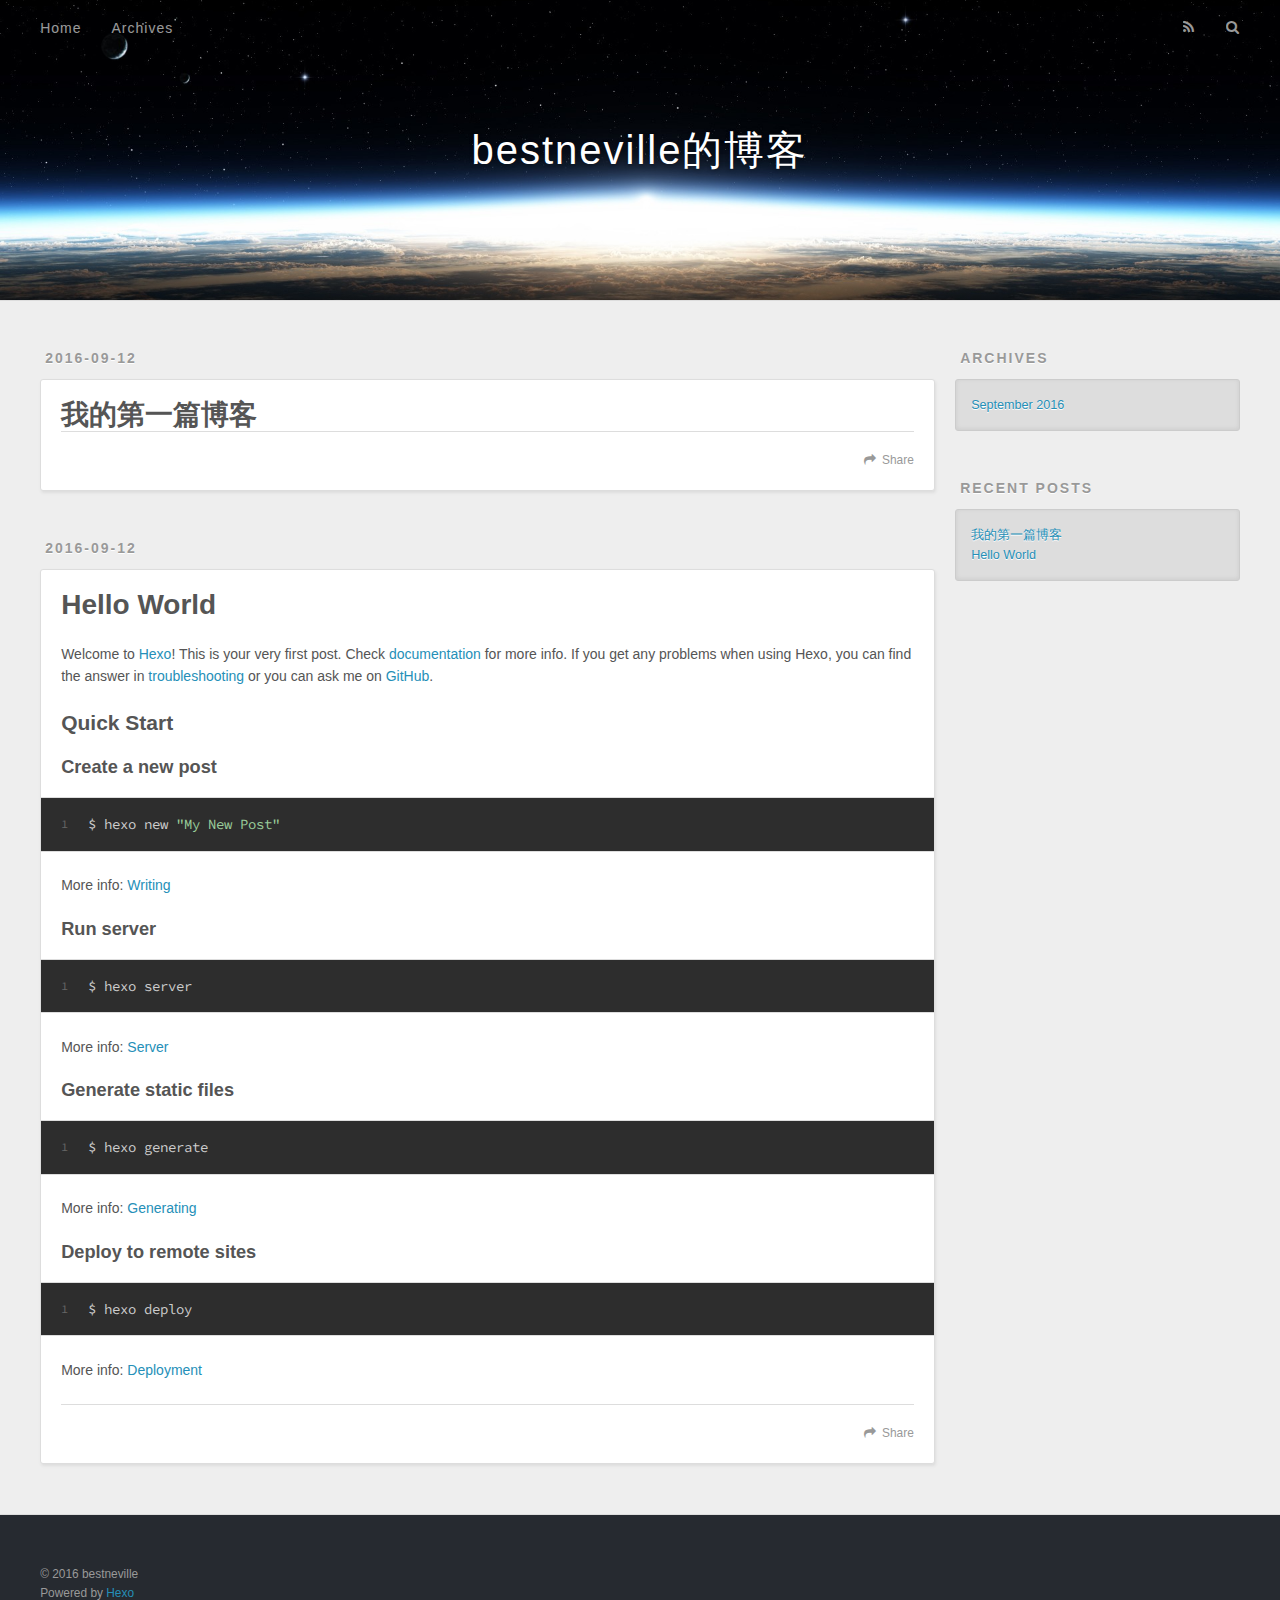
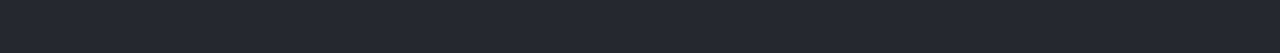
==== index.html @ cfe3b5c6 "Site updated: 2016-09-12 17:56:37" ====
<!DOCTYPE html>
<html>
<head>
  <meta charset="utf-8">
  
  <title>bestneville的博客</title>
  <meta name="viewport" content="width=device-width, initial-scale=1, maximum-scale=1">
  <meta name="description" content="活着不是为了装逼，那将毫无意义">
<meta property="og:type" content="website">
<meta property="og:title" content="bestneville的博客">
<meta property="og:url" content="http://yoursite.com/index.html">
<meta property="og:site_name" content="bestneville的博客">
<meta property="og:description" content="活着不是为了装逼，那将毫无意义">
<meta name="twitter:card" content="summary">
<meta name="twitter:title" content="bestneville的博客">
<meta name="twitter:description" content="活着不是为了装逼，那将毫无意义">
  
    <link rel="alternate" href="/atom.xml" title="bestneville的博客" type="application/atom+xml">
  
  
    <link rel="icon" href="/favicon.png">
  
  
    <link href="//fonts.googleapis.com/css?family=Source+Code+Pro" rel="stylesheet" type="text/css">
  
  <link rel="stylesheet" href="/css/style.css">
  

</head>

<body>
  <div id="container">
    <div id="wrap">
      <header id="header">
  <div id="banner"></div>
  <div id="header-outer" class="outer">
    <div id="header-title" class="inner">
      <h1 id="logo-wrap">
        <a href="/" id="logo">bestneville的博客</a>
      </h1>
      
    </div>
    <div id="header-inner" class="inner">
      <nav id="main-nav">
        <a id="main-nav-toggle" class="nav-icon"></a>
        
          <a class="main-nav-link" href="/">Home</a>
        
          <a class="main-nav-link" href="/archives">Archives</a>
        
      </nav>
      <nav id="sub-nav">
        
          <a id="nav-rss-link" class="nav-icon" href="/atom.xml" title="RSS Feed"></a>
        
        <a id="nav-search-btn" class="nav-icon" title="Search"></a>
      </nav>
      <div id="search-form-wrap">
        <form action="//google.com/search" method="get" accept-charset="UTF-8" class="search-form"><input type="search" name="q" results="0" class="search-form-input" placeholder="Search"><button type="submit" class="search-form-submit">&#xF002;</button><input type="hidden" name="sitesearch" value="http://yoursite.com"></form>
      </div>
    </div>
  </div>
</header>
      <div class="outer">
        <section id="main">
  
    <article id="post-我的第一篇博客" class="article article-type-post" itemscope itemprop="blogPost">
  <div class="article-meta">
    <a href="/2016/09/12/我的第一篇博客/" class="article-date">
  <time datetime="2016-09-12T05:36:45.000Z" itemprop="datePublished">2016-09-12</time>
</a>
    
  </div>
  <div class="article-inner">
    
    
      <header class="article-header">
        
  
    <h1 itemprop="name">
      <a class="article-title" href="/2016/09/12/我的第一篇博客/">我的第一篇博客</a>
    </h1>
  

      </header>
    
    <div class="article-entry" itemprop="articleBody">
      
        
      
    </div>
    <footer class="article-footer">
      <a data-url="http://yoursite.com/2016/09/12/我的第一篇博客/" data-id="ciszvkaso0001g0zz7w2bg72g" class="article-share-link">Share</a>
      
      
    </footer>
  </div>
  
</article>


  
    <article id="post-hello-world" class="article article-type-post" itemscope itemprop="blogPost">
  <div class="article-meta">
    <a href="/2016/09/12/hello-world/" class="article-date">
  <time datetime="2016-09-12T04:30:52.922Z" itemprop="datePublished">2016-09-12</time>
</a>
    
  </div>
  <div class="article-inner">
    
    
      <header class="article-header">
        
  
    <h1 itemprop="name">
      <a class="article-title" href="/2016/09/12/hello-world/">Hello World</a>
    </h1>
  

      </header>
    
    <div class="article-entry" itemprop="articleBody">
      
        <p>Welcome to <a href="https://hexo.io/" target="_blank" rel="external">Hexo</a>! This is your very first post. Check <a href="https://hexo.io/docs/" target="_blank" rel="external">documentation</a> for more info. If you get any problems when using Hexo, you can find the answer in <a href="https://hexo.io/docs/troubleshooting.html" target="_blank" rel="external">troubleshooting</a> or you can ask me on <a href="https://github.com/hexojs/hexo/issues" target="_blank" rel="external">GitHub</a>.</p>
<h2 id="Quick-Start"><a href="#Quick-Start" class="headerlink" title="Quick Start"></a>Quick Start</h2><h3 id="Create-a-new-post"><a href="#Create-a-new-post" class="headerlink" title="Create a new post"></a>Create a new post</h3><figure class="highlight bash"><table><tr><td class="gutter"><pre><div class="line">1</div></pre></td><td class="code"><pre><div class="line">$ hexo new <span class="string">"My New Post"</span></div></pre></td></tr></table></figure>
<p>More info: <a href="https://hexo.io/docs/writing.html" target="_blank" rel="external">Writing</a></p>
<h3 id="Run-server"><a href="#Run-server" class="headerlink" title="Run server"></a>Run server</h3><figure class="highlight bash"><table><tr><td class="gutter"><pre><div class="line">1</div></pre></td><td class="code"><pre><div class="line">$ hexo server</div></pre></td></tr></table></figure>
<p>More info: <a href="https://hexo.io/docs/server.html" target="_blank" rel="external">Server</a></p>
<h3 id="Generate-static-files"><a href="#Generate-static-files" class="headerlink" title="Generate static files"></a>Generate static files</h3><figure class="highlight bash"><table><tr><td class="gutter"><pre><div class="line">1</div></pre></td><td class="code"><pre><div class="line">$ hexo generate</div></pre></td></tr></table></figure>
<p>More info: <a href="https://hexo.io/docs/generating.html" target="_blank" rel="external">Generating</a></p>
<h3 id="Deploy-to-remote-sites"><a href="#Deploy-to-remote-sites" class="headerlink" title="Deploy to remote sites"></a>Deploy to remote sites</h3><figure class="highlight bash"><table><tr><td class="gutter"><pre><div class="line">1</div></pre></td><td class="code"><pre><div class="line">$ hexo deploy</div></pre></td></tr></table></figure>
<p>More info: <a href="https://hexo.io/docs/deployment.html" target="_blank" rel="external">Deployment</a></p>

      
    </div>
    <footer class="article-footer">
      <a data-url="http://yoursite.com/2016/09/12/hello-world/" data-id="ciszvkash0000g0zzyyv7a8n1" class="article-share-link">Share</a>
      
      
    </footer>
  </div>
  
</article>


  

</section>
        
          <aside id="sidebar">
  
    

  
    

  
    
  
    
  <div class="widget-wrap">
    <h3 class="widget-title">Archives</h3>
    <div class="widget">
      <ul class="archive-list"><li class="archive-list-item"><a class="archive-list-link" href="/archives/2016/09/">September 2016</a></li></ul>
    </div>
  </div>


  
    
  <div class="widget-wrap">
    <h3 class="widget-title">Recent Posts</h3>
    <div class="widget">
      <ul>
        
          <li>
            <a href="/2016/09/12/我的第一篇博客/">我的第一篇博客</a>
          </li>
        
          <li>
            <a href="/2016/09/12/hello-world/">Hello World</a>
          </li>
        
      </ul>
    </div>
  </div>

  
</aside>
        
      </div>
      <footer id="footer">
  
  <div class="outer">
    <div id="footer-info" class="inner">
      &copy; 2016 bestneville<br>
      Powered by <a href="http://hexo.io/" target="_blank">Hexo</a>
    </div>
  </div>
</footer>
    </div>
    <nav id="mobile-nav">
  
    <a href="/" class="mobile-nav-link">Home</a>
  
    <a href="/archives" class="mobile-nav-link">Archives</a>
  
</nav>
    

<script src="//ajax.googleapis.com/ajax/libs/jquery/2.0.3/jquery.min.js"></script>


  <link rel="stylesheet" href="/fancybox/jquery.fancybox.css">
  <script src="/fancybox/jquery.fancybox.pack.js"></script>


<script src="/js/script.js"></script>

  </div>
</body>
</html>
---- css/style.css ----
body {
  width: 100%;
}
body:before,
body:after {
  content: "";
  display: table;
}
body:after {
  clear: both;
}
html,
body,
div,
span,
applet,
object,
iframe,
h1,
h2,
h3,
h4,
h5,
h6,
p,
blockquote,
pre,
a,
abbr,
acronym,
address,
big,
cite,
code,
del,
dfn,
em,
img,
ins,
kbd,
q,
s,
samp,
small,
strike,
strong,
sub,
sup,
tt,
var,
dl,
dt,
dd,
ol,
ul,
li,
fieldset,
form,
label,
legend,
table,
caption,
tbody,
tfoot,
thead,
tr,
th,
td {
  margin: 0;
  padding: 0;
  border: 0;
  outline: 0;
  font-weight: inherit;
  font-style: inherit;
  font-family: inherit;
  font-size: 100%;
  vertical-align: baseline;
}
body {
  line-height: 1;
  color: #000;
  background: #fff;
}
ol,
ul {
  list-style: none;
}
table {
  border-collapse: separate;
  border-spacing: 0;
  vertical-align: middle;
}
caption,
th,
td {
  text-align: left;
  font-weight: normal;
  vertical-align: middle;
}
a img {
  border: none;
}
input,
button {
  margin: 0;
  padding: 0;
}
input::-moz-focus-inner,
button::-moz-focus-inner {
  border: 0;
  padding: 0;
}
@font-face {
  font-family: FontAwesome;
  font-style: normal;
  font-weight: normal;
  src: url("fonts/fontawesome-webfont.eot?v=#4.0.3");
  src: url("fonts/fontawesome-webfont.eot?#iefix&v=#4.0.3") format("embedded-opentype"), url("fonts/fontawesome-webfont.woff?v=#4.0.3") format("woff"), url("fonts/fontawesome-webfont.ttf?v=#4.0.3") format("truetype"), url("fonts/fontawesome-webfont.svg#fontawesomeregular?v=#4.0.3") format("svg");
}
html,
body,
#container {
  height: 100%;
}
body {
  background: #eee;
  font: 14px "Helvetica Neue", Helvetica, Arial, sans-serif;
  -webkit-text-size-adjust: 100%;
}
.outer {
  max-width: 1220px;
  margin: 0 auto;
  padding: 0 20px;
}
.outer:before,
.outer:after {
  content: "";
  display: table;
}
.outer:after {
  clear: both;
}
.inner {
  display: inline;
  float: left;
  width: 98.33333333333333%;
  margin: 0 0.833333333333333%;
}
.left,
.alignleft {
  float: left;
}
.right,
.alignright {
  float: right;
}
.clear {
  clear: both;
}
#container {
  position: relative;
}
.mobile-nav-on {
  overflow: hidden;
}
#wrap {
  height: 100%;
  width: 100%;
  position: absolute;
  top: 0;
  left: 0;
  -webkit-transition: 0.2s ease-out;
  -moz-transition: 0.2s ease-out;
  -ms-transition: 0.2s ease-out;
  transition: 0.2s ease-out;
  z-index: 1;
  background: #eee;
}
.mobile-nav-on #wrap {
  left: 280px;
}
@media screen and (min-width: 768px) {
  #main {
    display: inline;
    float: left;
    width: 73.33333333333333%;
    margin: 0 0.833333333333333%;
  }
}
.article-date,
.article-category-link,
.archive-year,
.widget-title {
  text-decoration: none;
  text-transform: uppercase;
  letter-spacing: 2px;
  color: #999;
  margin-bottom: 1em;
  margin-left: 5px;
  line-height: 1em;
  text-shadow: 0 1px #fff;
  font-weight: bold;
}
.article-inner,
.archive-article-inner {
  background: #fff;
  -webkit-box-shadow: 1px 2px 3px #ddd;
  box-shadow: 1px 2px 3px #ddd;
  border: 1px solid #ddd;
  border-radius: 3px;
}
.article-entry h1,
.widget h1 {
  font-size: 2em;
}
.article-entry h2,
.widget h2 {
  font-size: 1.5em;
}
.article-entry h3,
.widget h3 {
  font-size: 1.3em;
}
.article-entry h4,
.widget h4 {
  font-size: 1.2em;
}
.article-entry h5,
.widget h5 {
  font-size: 1em;
}
.article-entry h6,
.widget h6 {
  font-size: 1em;
  color: #999;
}
.article-entry hr,
.widget hr {
  border: 1px dashed #ddd;
}
.article-entry strong,
.widget strong {
  font-weight: bold;
}
.article-entry em,
.widget em,
.article-entry cite,
.widget cite {
  font-style: italic;
}
.article-entry sup,
.widget sup,
.article-entry sub,
.widget sub {
  font-size: 0.75em;
  line-height: 0;
  position: relative;
  vertical-align: baseline;
}
.article-entry sup,
.widget sup {
  top: -0.5em;
}
.article-entry sub,
.widget sub {
  bottom: -0.2em;
}
.article-entry small,
.widget small {
  font-size: 0.85em;
}
.article-entry acronym,
.widget acronym,
.article-entry abbr,
.widget abbr {
  border-bottom: 1px dotted;
}
.article-entry ul,
.widget ul,
.article-entry ol,
.widget ol,
.article-entry dl,
.widget dl {
  margin: 0 20px;
  line-height: 1.6em;
}
.article-entry ul ul,
.widget ul ul,
.article-entry ol ul,
.widget ol ul,
.article-entry ul ol,
.widget ul ol,
.article-entry ol ol,
.widget ol ol {
  margin-top: 0;
  margin-bottom: 0;
}
.article-entry ul,
.widget ul {
  list-style: disc;
}
.article-entry ol,
.widget ol {
  list-style: decimal;
}
.article-entry dt,
.widget dt {
  font-weight: bold;
}
#header {
  height: 300px;
  position: relative;
  border-bottom: 1px solid #ddd;
}
#header:before,
#header:after {
  content: "";
  position: absolute;
  left: 0;
  right: 0;
  height: 40px;
}
#header:before {
  top: 0;
  background: -webkit-linear-gradient(rgba(0,0,0,0.2), transparent);
  background: -moz-linear-gradient(rgba(0,0,0,0.2), transparent);
  background: -ms-linear-gradient(rgba(0,0,0,0.2), transparent);
  background: linear-gradient(rgba(0,0,0,0.2), transparent);
}
#header:after {
  bottom: 0;
  background: -webkit-linear-gradient(transparent, rgba(0,0,0,0.2));
  background: -moz-linear-gradient(transparent, rgba(0,0,0,0.2));
  background: -ms-linear-gradient(transparent, rgba(0,0,0,0.2));
  background: linear-gradient(transparent, rgba(0,0,0,0.2));
}
#header-outer {
  height: 100%;
  position: relative;
}
#header-inner {
  position: relative;
  overflow: hidden;
}
#banner {
  position: absolute;
  top: 0;
  left: 0;
  width: 100%;
  height: 100%;
  background: url("images/banner.jpg") center #000;
  -webkit-background-size: cover;
  -moz-background-size: cover;
  background-size: cover;
  z-index: -1;
}
#header-title {
  text-align: center;
  height: 40px;
  position: absolute;
  top: 50%;
  left: 0;
  margin-top: -20px;
}
#logo,
#subtitle {
  text-decoration: none;
  color: #fff;
  font-weight: 300;
  text-shadow: 0 1px 4px rgba(0,0,0,0.3);
}
#logo {
  font-size: 40px;
  line-height: 40px;
  letter-spacing: 2px;
}
#subtitle {
  font-size: 16px;
  line-height: 16px;
  letter-spacing: 1px;
}
#subtitle-wrap {
  margin-top: 16px;
}
#main-nav {
  float: left;
  margin-left: -15px;
}
.nav-icon,
.main-nav-link {
  float: left;
  color: #fff;
  opacity: 0.6;
  text-decoration: none;
  text-shadow: 0 1px rgba(0,0,0,0.2);
  -webkit-transition: opacity 0.2s;
  -moz-transition: opacity 0.2s;
  -ms-transition: opacity 0.2s;
  transition: opacity 0.2s;
  display: block;
  padding: 20px 15px;
}
.nav-icon:hover,
.main-nav-link:hover {
  opacity: 1;
}
.nav-icon {
  font-family: FontAwesome;
  text-align: center;
  font-size: 14px;
  width: 14px;
  height: 14px;
  padding: 20px 15px;
  position: relative;
  cursor: pointer;
}
.main-nav-link {
  font-weight: 300;
  letter-spacing: 1px;
}
@media screen and (max-width: 479px) {
  .main-nav-link {
    display: none;
  }
}
#main-nav-toggle {
  display: none;
}
#main-nav-toggle:before {
  content: "\f0c9";
}
@media screen and (max-width: 479px) {
  #main-nav-toggle {
    display: block;
  }
}
#sub-nav {
  float: right;
  margin-right: -15px;
}
#nav-rss-link:before {
  content: "\f09e";
}
#nav-search-btn:before {
  content: "\f002";
}
#search-form-wrap {
  position: absolute;
  top: 15px;
  width: 150px;
  height: 30px;
  right: -150px;
  opacity: 0;
  -webkit-transition: 0.2s ease-out;
  -moz-transition: 0.2s ease-out;
  -ms-transition: 0.2s ease-out;
  transition: 0.2s ease-out;
}
#search-form-wrap.on {
  opacity: 1;
  right: 0;
}
@media screen and (max-width: 479px) {
  #search-form-wrap {
    width: 100%;
    right: -100%;
  }
}
.search-form {
  position: absolute;
  top: 0;
  left: 0;
  right: 0;
  background: #fff;
  padding: 5px 15px;
  border-radius: 15px;
  -webkit-box-shadow: 0 0 10px rgba(0,0,0,0.3);
  box-shadow: 0 0 10px rgba(0,0,0,0.3);
}
.search-form-input {
  border: none;
  background: none;
  color: #555;
  width: 100%;
  font: 13px "Helvetica Neue", Helvetica, Arial, sans-serif;
  outline: none;
}
.search-form-input::-webkit-search-results-decoration,
.search-form-input::-webkit-search-cancel-button {
  -webkit-appearance: none;
}
.search-form-submit {
  position: absolute;
  top: 50%;
  right: 10px;
  margin-top: -7px;
  font: 13px FontAwesome;
  border: none;
  background: none;
  color: #bbb;
  cursor: pointer;
}
.search-form-submit:hover,
.search-form-submit:focus {
  color: #777;
}
.article {
  margin: 50px 0;
}
.article-inner {
  overflow: hidden;
}
.article-meta:before,
.article-meta:after {
  content: "";
  display: table;
}
.article-meta:after {
  clear: both;
}
.article-date {
  float: left;
}
.article-category {
  float: left;
  line-height: 1em;
  color: #ccc;
  text-shadow: 0 1px #fff;
  margin-left: 8px;
}
.article-category:before {
  content: "\2022";
}
.article-category-link {
  margin: 0 12px 1em;
}
.article-header {
  padding: 20px 20px 0;
}
.article-title {
  text-decoration: none;
  font-size: 2em;
  font-weight: bold;
  color: #555;
  line-height: 1.1em;
  -webkit-transition: color 0.2s;
  -moz-transition: color 0.2s;
  -ms-transition: color 0.2s;
  transition: color 0.2s;
}
a.article-title:hover {
  color: #258fb8;
}
.article-entry {
  color: #555;
  padding: 0 20px;
}
.article-entry:before,
.article-entry:after {
  content: "";
  display: table;
}
.article-entry:after {
  clear: both;
}
.article-entry p,
.article-entry table {
  line-height: 1.6em;
  margin: 1.6em 0;
}
.article-entry h1,
.article-entry h2,
.article-entry h3,
.article-entry h4,
.article-entry h5,
.article-entry h6 {
  font-weight: bold;
}
.article-entry h1,
.article-entry h2,
.article-entry h3,
.article-entry h4,
.article-entry h5,
.article-entry h6 {
  line-height: 1.1em;
  margin: 1.1em 0;
}
.article-entry a {
  color: #258fb8;
  text-decoration: none;
}
.article-entry a:hover {
  text-decoration: underline;
}
.article-entry ul,
.article-entry ol,
.article-entry dl {
  margin-top: 1.6em;
  margin-bottom: 1.6em;
}
.article-entry img,
.article-entry video {
  max-width: 100%;
  height: auto;
  display: block;
  margin: auto;
}
.article-entry iframe {
  border: none;
}
.article-entry table {
  width: 100%;
  border-collapse: collapse;
  border-spacing: 0;
}
.article-entry th {
  font-weight: bold;
  border-bottom: 3px solid #ddd;
  padding-bottom: 0.5em;
}
.article-entry td {
  border-bottom: 1px solid #ddd;
  padding: 10px 0;
}
.article-entry blockquote {
  font-family: Georgia, "Times New Roman", serif;
  font-size: 1.4em;
  margin: 1.6em 20px;
  text-align: center;
}
.article-entry blockquote footer {
  font-size: 14px;
  margin: 1.6em 0;
  font-family: "Helvetica Neue", Helvetica, Arial, sans-serif;
}
.article-entry blockquote footer cite:before {
  content: "—";
  padding: 0 0.5em;
}
.article-entry .pullquote {
  text-align: left;
  width: 45%;
  margin: 0;
}
.article-entry .pullquote.left {
  margin-left: 0.5em;
  margin-right: 1em;
}
.article-entry .pullquote.right {
  margin-right: 0.5em;
  margin-left: 1em;
}
.article-entry .caption {
  color: #999;
  display: block;
  font-size: 0.9em;
  margin-top: 0.5em;
  position: relative;
  text-align: center;
}
.article-entry .video-container {
  position: relative;
  padding-top: 56.25%;
  height: 0;
  overflow: hidden;
}
.article-entry .video-container iframe,
.article-entry .video-container object,
.article-entry .video-container embed {
  position: absolute;
  top: 0;
  left: 0;
  width: 100%;
  height: 100%;
  margin-top: 0;
}
.article-more-link a {
  display: inline-block;
  line-height: 1em;
  padding: 6px 15px;
  border-radius: 15px;
  background: #eee;
  color: #999;
  text-shadow: 0 1px #fff;
  text-decoration: none;
}
.article-more-link a:hover {
  background: #258fb8;
  color: #fff;
  text-decoration: none;
  text-shadow: 0 1px #1e7293;
}
.article-footer {
  font-size: 0.85em;
  line-height: 1.6em;
  border-top: 1px solid #ddd;
  padding-top: 1.6em;
  margin: 0 20px 20px;
}
.article-footer:before,
.article-footer:after {
  content: "";
  display: table;
}
.article-footer:after {
  clear: both;
}
.article-footer a {
  color: #999;
  text-decoration: none;
}
.article-footer a:hover {
  color: #555;
}
.article-tag-list-item {
  float: left;
  margin-right: 10px;
}
.article-tag-list-link:before {
  content: "#";
}
.article-comment-link {
  float: right;
}
.article-comment-link:before {
  content: "\f075";
  font-family: FontAwesome;
  padding-right: 8px;
}
.article-share-link {
  cursor: pointer;
  float: right;
  margin-left: 20px;
}
.article-share-link:before {
  content: "\f064";
  font-family: FontAwesome;
  padding-right: 6px;
}
#article-nav {
  position: relative;
}
#article-nav:before,
#article-nav:after {
  content: "";
  display: table;
}
#article-nav:after {
  clear: both;
}
@media screen and (min-width: 768px) {
  #article-nav {
    margin: 50px 0;
  }
  #article-nav:before {
    width: 8px;
    height: 8px;
    position: absolute;
    top: 50%;
    left: 50%;
    margin-top: -4px;
    margin-left: -4px;
    content: "";
    border-radius: 50%;
    background: #ddd;
    -webkit-box-shadow: 0 1px 2px #fff;
    box-shadow: 0 1px 2px #fff;
  }
}
.article-nav-link-wrap {
  text-decoration: none;
  text-shadow: 0 1px #fff;
  color: #999;
  -webkit-box-sizing: border-box;
  -moz-box-sizing: border-box;
  box-sizing: border-box;
  margin-top: 50px;
  text-align: center;
  display: block;
}
.article-nav-link-wrap:hover {
  color: #555;
}
@media screen and (min-width: 768px) {
  .article-nav-link-wrap {
    width: 50%;
    margin-top: 0;
  }
}
@media screen and (min-width: 768px) {
  #article-nav-newer {
    float: left;
    text-align: right;
    padding-right: 20px;
  }
}
@media screen and (min-width: 768px) {
  #article-nav-older {
    float: right;
    text-align: left;
    padding-left: 20px;
  }
}
.article-nav-caption {
  text-transform: uppercase;
  letter-spacing: 2px;
  color: #ddd;
  line-height: 1em;
  font-weight: bold;
}
#article-nav-newer .article-nav-caption {
  margin-right: -2px;
}
.article-nav-title {
  font-size: 0.85em;
  line-height: 1.6em;
  margin-top: 0.5em;
}
.article-share-box {
  position: absolute;
  display: none;
  background: #fff;
  -webkit-box-shadow: 1px 2px 10px rgba(0,0,0,0.2);
  box-shadow: 1px 2px 10px rgba(0,0,0,0.2);
  border-radius: 3px;
  margin-left: -145px;
  overflow: hidden;
  z-index: 1;
}
.article-share-box.on {
  display: block;
}
.article-share-input {
  width: 100%;
  background: none;
  -webkit-box-sizing: border-box;
  -moz-box-sizing: border-box;
  box-sizing: border-box;
  font: 14px "Helvetica Neue", Helvetica, Arial, sans-serif;
  padding: 0 15px;
  color: #555;
  outline: none;
  border: 1px solid #ddd;
  border-radius: 3px 3px 0 0;
  height: 36px;
  line-height: 36px;
}
.article-share-links {
  background: #eee;
}
.article-share-links:before,
.article-share-links:after {
  content: "";
  display: table;
}
.article-share-links:after {
  clear: both;
}
.article-share-twitter,
.article-share-facebook,
.article-share-pinterest,
.article-share-google {
  width: 50px;
  height: 36px;
  display: block;
  float: left;
  position: relative;
  color: #999;
  text-shadow: 0 1px #fff;
}
.article-share-twitter:before,
.article-share-facebook:before,
.article-share-pinterest:before,
.article-share-google:before {
  font-size: 20px;
  font-family: FontAwesome;
  width: 20px;
  height: 20px;
  position: absolute;
  top: 50%;
  left: 50%;
  margin-top: -10px;
  margin-left: -10px;
  text-align: center;
}
.article-share-twitter:hover,
.article-share-facebook:hover,
.article-share-pinterest:hover,
.article-share-google:hover {
  color: #fff;
}
.article-share-twitter:before {
  content: "\f099";
}
.article-share-twitter:hover {
  background: #00aced;
  text-shadow: 0 1px #008abe;
}
.article-share-facebook:before {
  content: "\f09a";
}
.article-share-facebook:hover {
  background: #3b5998;
  text-shadow: 0 1px #2f477a;
}
.article-share-pinterest:before {
  content: "\f0d2";
}
.article-share-pinterest:hover {
  background: #cb2027;
  text-shadow: 0 1px #a21a1f;
}
.article-share-google:before {
  content: "\f0d5";
}
.article-share-google:hover {
  background: #dd4b39;
  text-shadow: 0 1px #be3221;
}
.article-gallery {
  background: #000;
  position: relative;
}
.article-gallery-photos {
  position: relative;
  overflow: hidden;
}
.article-gallery-img {
  display: none;
  max-width: 100%;
}
.article-gallery-img:first-child {
  display: block;
}
.article-gallery-img.loaded {
  position: absolute;
  display: block;
}
.article-gallery-img img {
  display: block;
  max-width: 100%;
  margin: 0 auto;
}
#comments {
  background: #fff;
  -webkit-box-shadow: 1px 2px 3px #ddd;
  box-shadow: 1px 2px 3px #ddd;
  padding: 20px;
  border: 1px solid #ddd;
  border-radius: 3px;
  margin: 50px 0;
}
#comments a {
  color: #258fb8;
}
.archives-wrap {
  margin: 50px 0;
}
.archives:before,
.archives:after {
  content: "";
  display: table;
}
.archives:after {
  clear: both;
}
.archive-year-wrap {
  margin-bottom: 1em;
}
.archives {
  -webkit-column-gap: 10px;
  -moz-column-gap: 10px;
  column-gap: 10px;
}
@media screen and (min-width: 480px) and (max-width: 767px) {
  .archives {
    -webkit-column-count: 2;
    -moz-column-count: 2;
    column-count: 2;
  }
}
@media screen and (min-width: 768px) {
  .archives {
    -webkit-column-count: 3;
    -moz-column-count: 3;
    column-count: 3;
  }
}
.archive-article {
  -webkit-column-break-inside: avoid;
  page-break-inside: avoid;
  overflow: hidden;
  break-inside: avoid-column;
}
.archive-article-inner {
  padding: 10px;
  margin-bottom: 15px;
}
.archive-article-title {
  text-decoration: none;
  font-weight: bold;
  color: #555;
  -webkit-transition: color 0.2s;
  -moz-transition: color 0.2s;
  -ms-transition: color 0.2s;
  transition: color 0.2s;
  line-height: 1.6em;
}
.archive-article-title:hover {
  color: #258fb8;
}
.archive-article-footer {
  margin-top: 1em;
}
.archive-article-date {
  color: #999;
  text-decoration: none;
  font-size: 0.85em;
  line-height: 1em;
  margin-bottom: 0.5em;
  display: block;
}
#page-nav {
  margin: 50px auto;
  background: #fff;
  -webkit-box-shadow: 1px 2px 3px #ddd;
  box-shadow: 1px 2px 3px #ddd;
  border: 1px solid #ddd;
  border-radius: 3px;
  text-align: center;
  color: #999;
  overflow: hidden;
}
#page-nav:before,
#page-nav:after {
  content: "";
  display: table;
}
#page-nav:after {
  clear: both;
}
#page-nav a,
#page-nav span {
  padding: 10px 20px;
  line-height: 1;
  height: 2ex;
}
#page-nav a {
  color: #999;
  text-decoration: none;
}
#page-nav a:hover {
  background: #999;
  color: #fff;
}
#page-nav .prev {
  float: left;
}
#page-nav .next {
  float: right;
}
#page-nav .page-number {
  display: inline-block;
}
@media screen and (max-width: 479px) {
  #page-nav .page-number {
    display: none;
  }
}
#page-nav .current {
  color: #555;
  font-weight: bold;
}
#page-nav .space {
  color: #ddd;
}
#footer {
  background: #262a30;
  padding: 50px 0;
  border-top: 1px solid #ddd;
  color: #999;
}
#footer a {
  color: #258fb8;
  text-decoration: none;
}
#footer a:hover {
  text-decoration: underline;
}
#footer-info {
  line-height: 1.6em;
  font-size: 0.85em;
}
.article-entry pre,
.article-entry .highlight {
  background: #2d2d2d;
  margin: 0 -20px;
  padding: 15px 20px;
  border-style: solid;
  border-color: #ddd;
  border-width: 1px 0;
  overflow: auto;
  color: #ccc;
  line-height: 22.400000000000002px;
}
.article-entry .highlight .gutter pre,
.article-entry .gist .gist-file .gist-data .line-numbers {
  color: #666;
  font-size: 0.85em;
}
.article-entry pre,
.article-entry code {
  font-family: "Source Code Pro", Consolas, Monaco, Menlo, Consolas, monospace;
}
.article-entry code {
  background: #eee;
  text-shadow: 0 1px #fff;
  padding: 0 0.3em;
}
.article-entry pre code {
  background: none;
  text-shadow: none;
  padding: 0;
}
.article-entry .highlight pre {
  border: none;
  margin: 0;
  padding: 0;
}
.article-entry .highlight table {
  margin: 0;
  width: auto;
}
.article-entry .highlight td {
  border: none;
  padding: 0;
}
.article-entry .highlight figcaption {
  font-size: 0.85em;
  color: #999;
  line-height: 1em;
  margin-bottom: 1em;
}
.article-entry .highlight figcaption:before,
.article-entry .highlight figcaption:after {
  content: "";
  display: table;
}
.article-entry .highlight figcaption:after {
  clear: both;
}
.article-entry .highlight figcaption a {
  float: right;
}
.article-entry .highlight .gutter pre {
  text-align: right;
  padding-right: 20px;
}
.article-entry .highlight .line {
  height: 22.400000000000002px;
}
.article-entry .highlight .line.marked {
  background: #515151;
}
.article-entry .gist {
  margin: 0 -20px;
  border-style: solid;
  border-color: #ddd;
  border-width: 1px 0;
  background: #2d2d2d;
  padding: 15px 20px 15px 0;
}
.article-entry .gist .gist-file {
  border: none;
  font-family: "Source Code Pro", Consolas, Monaco, Menlo, Consolas, monospace;
  margin: 0;
}
.article-entry .gist .gist-file .gist-data {
  background: none;
  border: none;
}
.article-entry .gist .gist-file .gist-data .line-numbers {
  background: none;
  border: none;
  padding: 0 20px 0 0;
}
.article-entry .gist .gist-file .gist-data .line-data {
  padding: 0 !important;
}
.article-entry .gist .gist-file .highlight {
  margin: 0;
  padding: 0;
  border: none;
}
.article-entry .gist .gist-file .gist-meta {
  background: #2d2d2d;
  color: #999;
  font: 0.85em "Helvetica Neue", Helvetica, Arial, sans-serif;
  text-shadow: 0 0;
  padding: 0;
  margin-top: 1em;
  margin-left: 20px;
}
.article-entry .gist .gist-file .gist-meta a {
  color: #258fb8;
  font-weight: normal;
}
.article-entry .gist .gist-file .gist-meta a:hover {
  text-decoration: underline;
}
pre .comment,
pre .title {
  color: #999;
}
pre .variable,
pre .attribute,
pre .tag,
pre .regexp,
pre .ruby .constant,
pre .xml .tag .title,
pre .xml .pi,
pre .xml .doctype,
pre .html .doctype,
pre .css .id,
pre .css .class,
pre .css .pseudo {
  color: #f2777a;
}
pre .number,
pre .preprocessor,
pre .built_in,
pre .literal,
pre .params,
pre .constant {
  color: #f99157;
}
pre .class,
pre .ruby .class .title,
pre .css .rules .attribute {
  color: #9c9;
}
pre .string,
pre .value,
pre .inheritance,
pre .header,
pre .ruby .symbol,
pre .xml .cdata {
  color: #9c9;
}
pre .css .hexcolor {
  color: #6cc;
}
pre .function,
pre .python .decorator,
pre .python .title,
pre .ruby .function .title,
pre .ruby .title .keyword,
pre .perl .sub,
pre .javascript .title,
pre .coffeescript .title {
  color: #69c;
}
pre .keyword,
pre .javascript .function {
  color: #c9c;
}
@media screen and (max-width: 479px) {
  #mobile-nav {
    position: absolute;
    top: 0;
    left: 0;
    width: 280px;
    height: 100%;
    background: #191919;
    border-right: 1px solid #fff;
  }
}
@media screen and (max-width: 479px) {
  .mobile-nav-link {
    display: block;
    color: #999;
    text-decoration: none;
    padding: 15px 20px;
    font-weight: bold;
  }
  .mobile-nav-link:hover {
    color: #fff;
  }
}
@media screen and (min-width: 768px) {
  #sidebar {
    display: inline;
    float: left;
    width: 23.333333333333332%;
    margin: 0 0.833333333333333%;
  }
}
.widget-wrap {
  margin: 50px 0;
}
.widget {
  color: #777;
  text-shadow: 0 1px #fff;
  background: #ddd;
  -webkit-box-shadow: 0 -1px 4px #ccc inset;
  box-shadow: 0 -1px 4px #ccc inset;
  border: 1px solid #ccc;
  padding: 15px;
  border-radius: 3px;
}
.widget a {
  color: #258fb8;
  text-decoration: none;
}
.widget a:hover {
  text-decoration: underline;
}
.widget ul ul,
.widget ol ul,
.widget dl ul,
.widget ul ol,
.widget ol ol,
.widget dl ol,
.widget ul dl,
.widget ol dl,
.widget dl dl {
  margin-left: 15px;
  list-style: disc;
}
.widget {
  line-height: 1.6em;
  word-wrap: break-word;
  font-size: 0.9em;
}
.widget ul,
.widget ol {
  list-style: none;
  margin: 0;
}
.widget ul ul,
.widget ol ul,
.widget ul ol,
.widget ol ol {
  margin: 0 20px;
}
.widget ul ul,
.widget ol ul {
  list-style: disc;
}
.widget ul ol,
.widget ol ol {
  list-style: decimal;
}
.category-list-count,
.tag-list-count,
.archive-list-count {
  padding-left: 5px;
  color: #999;
  font-size: 0.85em;
}
.category-list-count:before,
.tag-list-count:before,
.archive-list-count:before {
  content: "(";
}
.category-list-count:after,
.tag-list-count:after,
.archive-list-count:after {
  content: ")";
}
.tagcloud a {
  margin-right: 5px;
  display: inline-block;
}
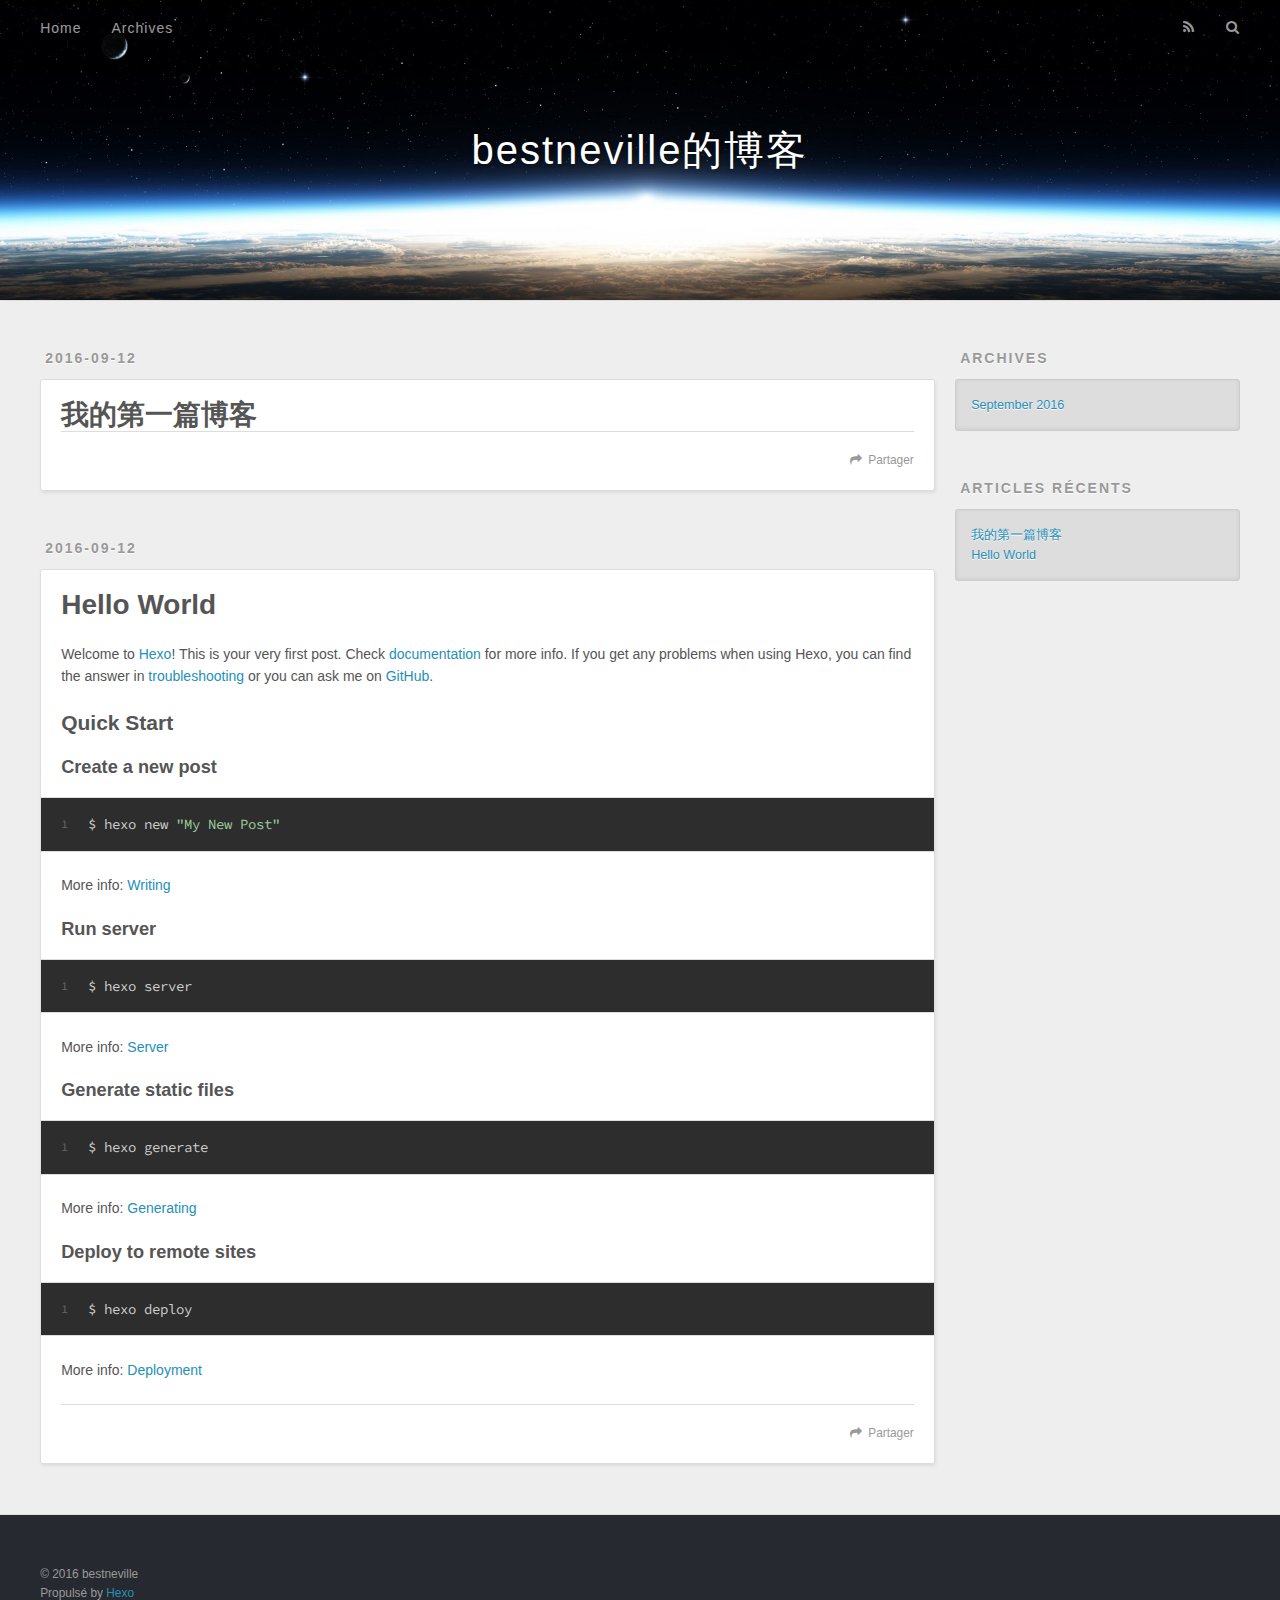
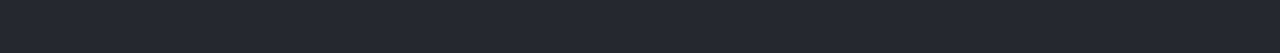
==== commit a64c70fb: "Site updated: 2016-09-12 18:14:31" ====
--- a/index.html
+++ b/index.html
@@ -8,7 +8,7 @@
   <meta name="description" content="活着不是为了装逼，那将毫无意义">
 <meta property="og:type" content="website">
 <meta property="og:title" content="bestneville的博客">
-<meta property="og:url" content="http://yoursite.com/index.html">
+<meta property="og:url" content="http://bestneville.github.io/index.html">
 <meta property="og:site_name" content="bestneville的博客">
 <meta property="og:description" content="活着不是为了装逼，那将毫无意义">
 <meta name="twitter:card" content="summary">
@@ -51,12 +51,12 @@
       </nav>
       <nav id="sub-nav">
         
-          <a id="nav-rss-link" class="nav-icon" href="/atom.xml" title="RSS Feed"></a>
-        
-        <a id="nav-search-btn" class="nav-icon" title="Search"></a>
+          <a id="nav-rss-link" class="nav-icon" href="/atom.xml" title="Flux RSS"></a>
+        
+        <a id="nav-search-btn" class="nav-icon" title="Rechercher"></a>
       </nav>
       <div id="search-form-wrap">
-        <form action="//google.com/search" method="get" accept-charset="UTF-8" class="search-form"><input type="search" name="q" results="0" class="search-form-input" placeholder="Search"><button type="submit" class="search-form-submit">&#xF002;</button><input type="hidden" name="sitesearch" value="http://yoursite.com"></form>
+        <form action="//google.com/search" method="get" accept-charset="UTF-8" class="search-form"><input type="search" name="q" results="0" class="search-form-input" placeholder="Search"><button type="submit" class="search-form-submit">&#xF002;</button><input type="hidden" name="sitesearch" value="http://bestneville.github.io"></form>
       </div>
     </div>
   </div>
@@ -90,7 +90,7 @@
       
     </div>
     <footer class="article-footer">
-      <a data-url="http://yoursite.com/2016/09/12/我的第一篇博客/" data-id="ciszvkaso0001g0zz7w2bg72g" class="article-share-link">Share</a>
+      <a data-url="http://bestneville.github.io/2016/09/12/我的第一篇博客/" data-id="ciszw7fjp0001d8zzxncqb227" class="article-share-link">Partager</a>
       
       
     </footer>
@@ -135,7 +135,7 @@
       
     </div>
     <footer class="article-footer">
-      <a data-url="http://yoursite.com/2016/09/12/hello-world/" data-id="ciszvkash0000g0zzyyv7a8n1" class="article-share-link">Share</a>
+      <a data-url="http://bestneville.github.io/2016/09/12/hello-world/" data-id="ciszw7fj60000d8zzh6sc3b5x" class="article-share-link">Partager</a>
       
       
     </footer>
@@ -170,7 +170,7 @@
   
     
   <div class="widget-wrap">
-    <h3 class="widget-title">Recent Posts</h3>
+    <h3 class="widget-title">Articles récents</h3>
     <div class="widget">
       <ul>
         
@@ -195,7 +195,7 @@
   <div class="outer">
     <div id="footer-info" class="inner">
       &copy; 2016 bestneville<br>
-      Powered by <a href="http://hexo.io/" target="_blank">Hexo</a>
+      Propulsé by <a href="http://hexo.io/" target="_blank">Hexo</a>
     </div>
   </div>
 </footer>
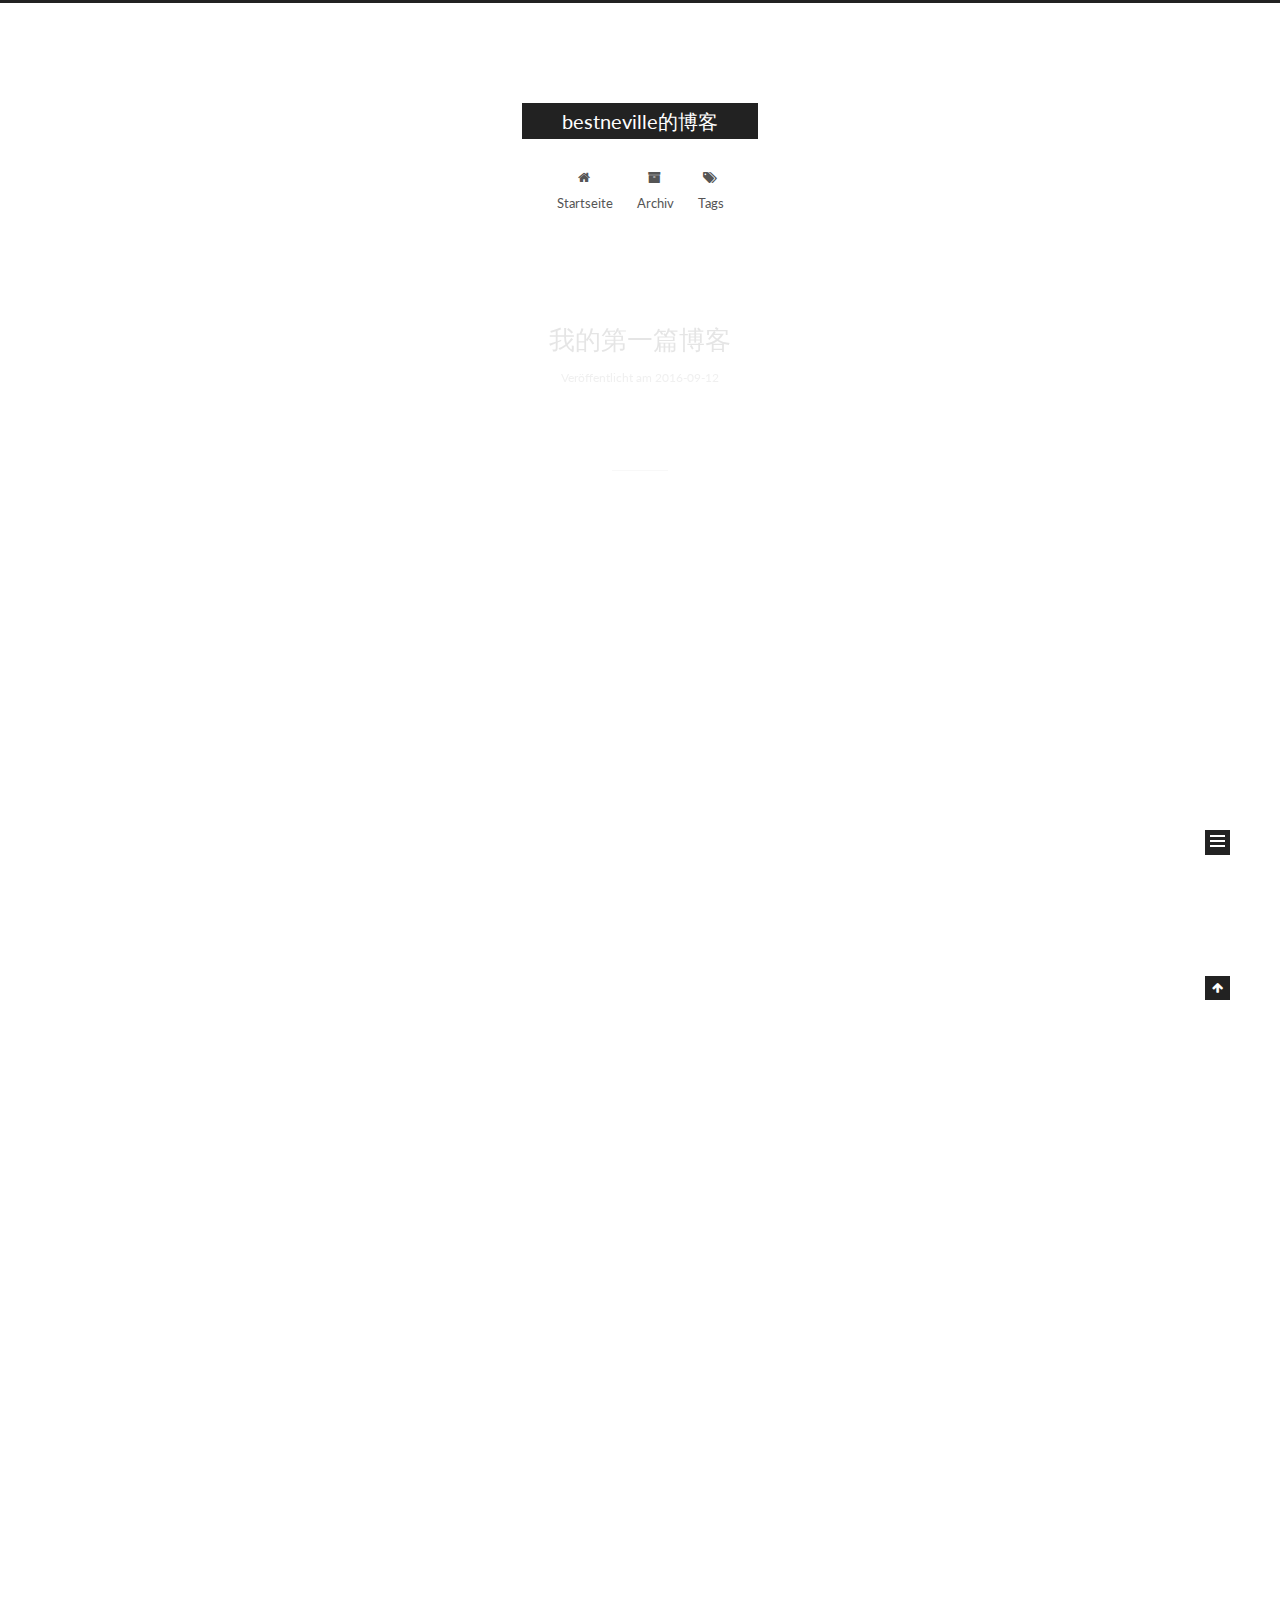
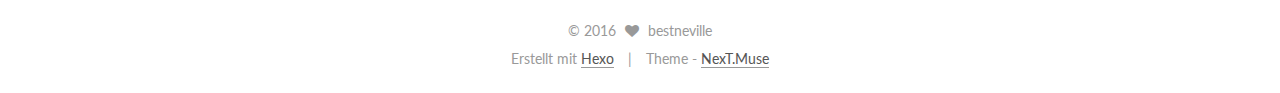
==== commit 2da7ff86: "Site updated: 2016-09-13 11:10:28" ====
--- a/index.html
+++ b/index.html
@@ -1,11 +1,90 @@
-<!DOCTYPE html>
-<html>
+<!doctype html>
+
+
+
+  
+
+
+<html class="theme-next muse use-motion">
 <head>
-  <meta charset="utf-8">
-  
-  <title>bestneville的博客</title>
-  <meta name="viewport" content="width=device-width, initial-scale=1, maximum-scale=1">
-  <meta name="description" content="活着不是为了装逼，那将毫无意义">
+  <meta charset="UTF-8"/>
+<meta http-equiv="X-UA-Compatible" content="IE=edge,chrome=1" />
+<meta name="viewport" content="width=device-width, initial-scale=1, maximum-scale=1"/>
+
+
+
+<meta http-equiv="Cache-Control" content="no-transform" />
+<meta http-equiv="Cache-Control" content="no-siteapp" />
+
+
+
+
+
+
+
+
+
+
+
+
+  
+  
+  <link href="/vendors/fancybox/source/jquery.fancybox.css?v=2.1.5" rel="stylesheet" type="text/css" />
+
+
+
+
+  
+  
+  
+  
+
+  
+    
+    
+  
+
+  
+
+  
+
+  
+
+  
+
+  
+    
+    
+    <link href="//fonts.googleapis.com/css?family=Lato:300,300italic,400,400italic,700,700italic&subset=latin,latin-ext" rel="stylesheet" type="text/css">
+  
+
+
+
+
+
+
+<link href="/vendors/font-awesome/css/font-awesome.min.css?v=4.4.0" rel="stylesheet" type="text/css" />
+
+<link href="/css/main.css?v=5.0.1" rel="stylesheet" type="text/css" />
+
+
+  <meta name="keywords" content="Hexo, NexT" />
+
+
+
+
+
+
+
+
+  <link rel="shortcut icon" type="image/x-icon" href="/favicon.ico?v=5.0.1" />
+
+
+
+
+
+
+<meta name="description" content="活着不是为了装逼，那将毫无意义">
 <meta property="og:type" content="website">
 <meta property="og:title" content="bestneville的博客">
 <meta property="og:url" content="http://bestneville.github.io/index.html">
@@ -14,115 +93,284 @@
 <meta name="twitter:card" content="summary">
 <meta name="twitter:title" content="bestneville的博客">
 <meta name="twitter:description" content="活着不是为了装逼，那将毫无意义">
-  
-    <link rel="alternate" href="/atom.xml" title="bestneville的博客" type="application/atom+xml">
-  
-  
-    <link rel="icon" href="/favicon.png">
-  
-  
-    <link href="//fonts.googleapis.com/css?family=Source+Code+Pro" rel="stylesheet" type="text/css">
-  
-  <link rel="stylesheet" href="/css/style.css">
-  
-
+
+
+
+<script type="text/javascript" id="hexo.configuration">
+  var NexT = window.NexT || {};
+  var CONFIG = {
+    scheme: 'Muse',
+    sidebar: {"position":"left","display":"post"},
+    fancybox: true,
+    motion: true,
+    duoshuo: {
+      userId: 0,
+      author: 'Author'
+    }
+  };
+</script>
+
+  <title> bestneville的博客 </title>
 </head>
 
-<body>
-  <div id="container">
-    <div id="wrap">
-      <header id="header">
-  <div id="banner"></div>
-  <div id="header-outer" class="outer">
-    <div id="header-title" class="inner">
-      <h1 id="logo-wrap">
-        <a href="/" id="logo">bestneville的博客</a>
-      </h1>
-      
-    </div>
-    <div id="header-inner" class="inner">
-      <nav id="main-nav">
-        <a id="main-nav-toggle" class="nav-icon"></a>
-        
-          <a class="main-nav-link" href="/">Home</a>
-        
-          <a class="main-nav-link" href="/archives">Archives</a>
-        
-      </nav>
-      <nav id="sub-nav">
-        
-          <a id="nav-rss-link" class="nav-icon" href="/atom.xml" title="Flux RSS"></a>
-        
-        <a id="nav-search-btn" class="nav-icon" title="Rechercher"></a>
-      </nav>
-      <div id="search-form-wrap">
-        <form action="//google.com/search" method="get" accept-charset="UTF-8" class="search-form"><input type="search" name="q" results="0" class="search-form-input" placeholder="Search"><button type="submit" class="search-form-submit">&#xF002;</button><input type="hidden" name="sitesearch" value="http://bestneville.github.io"></form>
-      </div>
-    </div>
+<body itemscope itemtype="http://schema.org/WebPage" lang="zh">
+
+  
+
+
+
+
+
+
+
+
+
+
+  
+  
+    
+  
+
+  <div class="container one-collumn sidebar-position-left 
+   page-home 
+ ">
+    <div class="headband"></div>
+
+    <header id="header" class="header" itemscope itemtype="http://schema.org/WPHeader">
+      <div class="header-inner"><div class="site-meta ">
+  
+
+  <div class="custom-logo-site-title">
+    <a href="/"  class="brand" rel="start">
+      <span class="logo-line-before"><i></i></span>
+      <span class="site-title">bestneville的博客</span>
+      <span class="logo-line-after"><i></i></span>
+    </a>
   </div>
-</header>
-      <div class="outer">
-        <section id="main">
-  
-    <article id="post-我的第一篇博客" class="article article-type-post" itemscope itemprop="blogPost">
-  <div class="article-meta">
-    <a href="/2016/09/12/我的第一篇博客/" class="article-date">
-  <time datetime="2016-09-12T05:36:45.000Z" itemprop="datePublished">2016-09-12</time>
-</a>
-    
-  </div>
-  <div class="article-inner">
-    
-    
-      <header class="article-header">
-        
-  
-    <h1 itemprop="name">
-      <a class="article-title" href="/2016/09/12/我的第一篇博客/">我的第一篇博客</a>
-    </h1>
-  
-
+  <p class="site-subtitle"></p>
+</div>
+
+<div class="site-nav-toggle">
+  <button>
+    <span class="btn-bar"></span>
+    <span class="btn-bar"></span>
+    <span class="btn-bar"></span>
+  </button>
+</div>
+
+<nav class="site-nav">
+  
+
+  
+    <ul id="menu" class="menu">
+      
+        
+        <li class="menu-item menu-item-home">
+          <a href="/" rel="section">
+            
+              <i class="menu-item-icon fa fa-fw fa-home"></i> <br />
+            
+            Startseite
+          </a>
+        </li>
+      
+        
+        <li class="menu-item menu-item-archives">
+          <a href="/archives" rel="section">
+            
+              <i class="menu-item-icon fa fa-fw fa-archive"></i> <br />
+            
+            Archiv
+          </a>
+        </li>
+      
+        
+        <li class="menu-item menu-item-tags">
+          <a href="/tags" rel="section">
+            
+              <i class="menu-item-icon fa fa-fw fa-tags"></i> <br />
+            
+            Tags
+          </a>
+        </li>
+      
+
+      
+    </ul>
+  
+
+  
+</nav>
+
+ </div>
+    </header>
+
+    <main id="main" class="main">
+      <div class="main-inner">
+        <div class="content-wrap">
+          <div id="content" class="content">
+            
+  <section id="posts" class="posts-expand">
+    
+      
+
+  
+  
+
+  
+  
+  
+
+  <article class="post post-type-normal " itemscope itemtype="http://schema.org/Article">
+
+    
+      <header class="post-header">
+
+        
+        
+          <h1 class="post-title" itemprop="name headline">
+            
+            
+              
+                
+                <a class="post-title-link" href="/2016/09/12/我的第一篇博客/" itemprop="url">
+                  我的第一篇博客
+                </a>
+              
+            
+          </h1>
+        
+
+        <div class="post-meta">
+          <span class="post-time">
+            <span class="post-meta-item-icon">
+              <i class="fa fa-calendar-o"></i>
+            </span>
+            <span class="post-meta-item-text">Veröffentlicht am</span>
+            <time itemprop="dateCreated" datetime="2016-09-12T13:36:45+08:00" content="2016-09-12">
+              2016-09-12
+            </time>
+          </span>
+
+          
+
+          
+            
+          
+
+          
+
+          
+          
+
+          
+        </div>
       </header>
     
-    <div class="article-entry" itemprop="articleBody">
-      
-        
-      
-    </div>
-    <footer class="article-footer">
-      <a data-url="http://bestneville.github.io/2016/09/12/我的第一篇博客/" data-id="ciszw7fjp0001d8zzxncqb227" class="article-share-link">Partager</a>
-      
+
+
+    <div class="post-body" itemprop="articleBody">
+
+      
+      
+
+      
+        
+          
+            
+          
+        
+      
+    </div>
+
+    <div>
+      
+    </div>
+
+    <div>
+      
+    </div>
+
+    <footer class="post-footer">
+      
+
+      
+
+      
+      
+        <div class="post-eof"></div>
       
     </footer>
-  </div>
-  
-</article>
-
-
-  
-    <article id="post-hello-world" class="article article-type-post" itemscope itemprop="blogPost">
-  <div class="article-meta">
-    <a href="/2016/09/12/hello-world/" class="article-date">
-  <time datetime="2016-09-12T04:30:52.922Z" itemprop="datePublished">2016-09-12</time>
-</a>
-    
-  </div>
-  <div class="article-inner">
-    
-    
-      <header class="article-header">
-        
-  
-    <h1 itemprop="name">
-      <a class="article-title" href="/2016/09/12/hello-world/">Hello World</a>
-    </h1>
-  
-
+  </article>
+
+
+    
+      
+
+  
+  
+
+  
+  
+  
+
+  <article class="post post-type-normal " itemscope itemtype="http://schema.org/Article">
+
+    
+      <header class="post-header">
+
+        
+        
+          <h1 class="post-title" itemprop="name headline">
+            
+            
+              
+                
+                <a class="post-title-link" href="/2016/09/12/hello-world/" itemprop="url">
+                  Hello World
+                </a>
+              
+            
+          </h1>
+        
+
+        <div class="post-meta">
+          <span class="post-time">
+            <span class="post-meta-item-icon">
+              <i class="fa fa-calendar-o"></i>
+            </span>
+            <span class="post-meta-item-text">Veröffentlicht am</span>
+            <time itemprop="dateCreated" datetime="2016-09-12T12:30:52+08:00" content="2016-09-12">
+              2016-09-12
+            </time>
+          </span>
+
+          
+
+          
+            
+          
+
+          
+
+          
+          
+
+          
+        </div>
       </header>
     
-    <div class="article-entry" itemprop="articleBody">
-      
-        <p>Welcome to <a href="https://hexo.io/" target="_blank" rel="external">Hexo</a>! This is your very first post. Check <a href="https://hexo.io/docs/" target="_blank" rel="external">documentation</a> for more info. If you get any problems when using Hexo, you can find the answer in <a href="https://hexo.io/docs/troubleshooting.html" target="_blank" rel="external">troubleshooting</a> or you can ask me on <a href="https://github.com/hexojs/hexo/issues" target="_blank" rel="external">GitHub</a>.</p>
+
+
+    <div class="post-body" itemprop="articleBody">
+
+      
+      
+
+      
+        
+          
+            <p>Welcome to <a href="https://hexo.io/" target="_blank" rel="external">Hexo</a>! This is your very first post. Check <a href="https://hexo.io/docs/" target="_blank" rel="external">documentation</a> for more info. If you get any problems when using Hexo, you can find the answer in <a href="https://hexo.io/docs/troubleshooting.html" target="_blank" rel="external">troubleshooting</a> or you can ask me on <a href="https://github.com/hexojs/hexo/issues" target="_blank" rel="external">GitHub</a>.</p>
 <h2 id="Quick-Start"><a href="#Quick-Start" class="headerlink" title="Quick Start"></a>Quick Start</h2><h3 id="Create-a-new-post"><a href="#Create-a-new-post" class="headerlink" title="Create a new post"></a>Create a new post</h3><figure class="highlight bash"><table><tr><td class="gutter"><pre><div class="line">1</div></pre></td><td class="code"><pre><div class="line">$ hexo new <span class="string">"My New Post"</span></div></pre></td></tr></table></figure>
 <p>More info: <a href="https://hexo.io/docs/writing.html" target="_blank" rel="external">Writing</a></p>
 <h3 id="Run-server"><a href="#Run-server" class="headerlink" title="Run server"></a>Run server</h3><figure class="highlight bash"><table><tr><td class="gutter"><pre><div class="line">1</div></pre></td><td class="code"><pre><div class="line">$ hexo server</div></pre></td></tr></table></figure>
@@ -132,92 +380,218 @@
 <h3 id="Deploy-to-remote-sites"><a href="#Deploy-to-remote-sites" class="headerlink" title="Deploy to remote sites"></a>Deploy to remote sites</h3><figure class="highlight bash"><table><tr><td class="gutter"><pre><div class="line">1</div></pre></td><td class="code"><pre><div class="line">$ hexo deploy</div></pre></td></tr></table></figure>
 <p>More info: <a href="https://hexo.io/docs/deployment.html" target="_blank" rel="external">Deployment</a></p>
 
-      
-    </div>
-    <footer class="article-footer">
-      <a data-url="http://bestneville.github.io/2016/09/12/hello-world/" data-id="ciszw7fj60000d8zzh6sc3b5x" class="article-share-link">Partager</a>
-      
+          
+        
+      
+    </div>
+
+    <div>
+      
+    </div>
+
+    <div>
+      
+    </div>
+
+    <footer class="post-footer">
+      
+
+      
+
+      
+      
+        <div class="post-eof"></div>
       
     </footer>
+  </article>
+
+
+    
+  </section>
+
+  
+
+
+          </div>
+          
+
+
+          
+
+        </div>
+        
+          
+  
+  <div class="sidebar-toggle">
+    <div class="sidebar-toggle-line-wrap">
+      <span class="sidebar-toggle-line sidebar-toggle-line-first"></span>
+      <span class="sidebar-toggle-line sidebar-toggle-line-middle"></span>
+      <span class="sidebar-toggle-line sidebar-toggle-line-last"></span>
+    </div>
   </div>
-  
-</article>
-
-
-  
-
-</section>
-        
-          <aside id="sidebar">
-  
-    
-
-  
-    
-
-  
-    
-  
-    
-  <div class="widget-wrap">
-    <h3 class="widget-title">Archives</h3>
-    <div class="widget">
-      <ul class="archive-list"><li class="archive-list-item"><a class="archive-list-link" href="/archives/2016/09/">September 2016</a></li></ul>
+
+  <aside id="sidebar" class="sidebar">
+    <div class="sidebar-inner">
+
+      
+
+      
+
+      <section class="site-overview sidebar-panel  sidebar-panel-active ">
+        <div class="site-author motion-element" itemprop="author" itemscope itemtype="http://schema.org/Person">
+          <img class="site-author-image" itemprop="image"
+               src="/images/avatar.gif"
+               alt="bestneville" />
+          <p class="site-author-name" itemprop="name">bestneville</p>
+          <p class="site-description motion-element" itemprop="description">活着不是为了装逼，那将毫无意义</p>
+        </div>
+        <nav class="site-state motion-element">
+          <div class="site-state-item site-state-posts">
+            <a href="/archives">
+              <span class="site-state-item-count">2</span>
+              <span class="site-state-item-name">Artikel</span>
+            </a>
+          </div>
+
+          
+
+          
+
+        </nav>
+
+        
+
+        <div class="links-of-author motion-element">
+          
+        </div>
+
+        
+        
+
+        
+        
+
+      </section>
+
+      
+
+    </div>
+  </aside>
+
+
+        
+      </div>
+    </main>
+
+    <footer id="footer" class="footer">
+      <div class="footer-inner">
+        <div class="copyright" >
+  
+  &copy; 
+  <span itemprop="copyrightYear">2016</span>
+  <span class="with-love">
+    <i class="fa fa-heart"></i>
+  </span>
+  <span class="author" itemprop="copyrightHolder">bestneville</span>
+</div>
+
+<div class="powered-by">
+  Erstellt mit  <a class="theme-link" href="http://hexo.io">Hexo</a>
+</div>
+
+<div class="theme-info">
+  Theme -
+  <a class="theme-link" href="https://github.com/iissnan/hexo-theme-next">
+    NexT.Muse
+  </a>
+</div>
+
+        
+
+        
+      </div>
+    </footer>
+
+    <div class="back-to-top">
+      <i class="fa fa-arrow-up"></i>
     </div>
   </div>
 
-
-  
-    
-  <div class="widget-wrap">
-    <h3 class="widget-title">Articles récents</h3>
-    <div class="widget">
-      <ul>
-        
-          <li>
-            <a href="/2016/09/12/我的第一篇博客/">我的第一篇博客</a>
-          </li>
-        
-          <li>
-            <a href="/2016/09/12/hello-world/">Hello World</a>
-          </li>
-        
-      </ul>
-    </div>
-  </div>
-
-  
-</aside>
-        
-      </div>
-      <footer id="footer">
-  
-  <div class="outer">
-    <div id="footer-info" class="inner">
-      &copy; 2016 bestneville<br>
-      Propulsé by <a href="http://hexo.io/" target="_blank">Hexo</a>
-    </div>
-  </div>
-</footer>
-    </div>
-    <nav id="mobile-nav">
-  
-    <a href="/" class="mobile-nav-link">Home</a>
-  
-    <a href="/archives" class="mobile-nav-link">Archives</a>
-  
-</nav>
-    
-
-<script src="//ajax.googleapis.com/ajax/libs/jquery/2.0.3/jquery.min.js"></script>
-
-
-  <link rel="stylesheet" href="/fancybox/jquery.fancybox.css">
-  <script src="/fancybox/jquery.fancybox.pack.js"></script>
-
-
-<script src="/js/script.js"></script>
-
-  </div>
+  
+
+<script type="text/javascript">
+  if (Object.prototype.toString.call(window.Promise) !== '[object Function]') {
+    window.Promise = null;
+  }
+</script>
+
+
+
+
+
+
+
+
+
+  
+
+
+
+  
+  <script type="text/javascript" src="/vendors/jquery/index.js?v=2.1.3"></script>
+
+  
+  <script type="text/javascript" src="/vendors/fastclick/lib/fastclick.min.js?v=1.0.6"></script>
+
+  
+  <script type="text/javascript" src="/vendors/jquery_lazyload/jquery.lazyload.js?v=1.9.7"></script>
+
+  
+  <script type="text/javascript" src="/vendors/velocity/velocity.min.js?v=1.2.1"></script>
+
+  
+  <script type="text/javascript" src="/vendors/velocity/velocity.ui.min.js?v=1.2.1"></script>
+
+  
+  <script type="text/javascript" src="/vendors/fancybox/source/jquery.fancybox.pack.js?v=2.1.5"></script>
+
+
+  
+
+
+  <script type="text/javascript" src="/js/src/utils.js?v=5.0.1"></script>
+
+  <script type="text/javascript" src="/js/src/motion.js?v=5.0.1"></script>
+
+
+
+  
+  
+
+  
+
+  
+
+
+  <script type="text/javascript" src="/js/src/bootstrap.js?v=5.0.1"></script>
+
+
+
+  
+
+
+
+  
+
+
+
+  
+  
+  
+
+  
+
+  
+
 </body>
-</html>+</html>
--- a/css/main.css
+++ b/css/main.css
@@ -0,0 +1,2182 @@
+/* normalize.css v3.0.2 | MIT License | git.io/normalize */
+html {
+  font-family: sans-serif; /* 1 */
+  -ms-text-size-adjust: 100%; /* 2 */
+  -webkit-text-size-adjust: 100%; /* 2 */
+}
+body {
+  margin: 0;
+}
+article,
+aside,
+details,
+figcaption,
+figure,
+footer,
+header,
+hgroup,
+main,
+menu,
+nav,
+section,
+summary {
+  display: block;
+}
+audio,
+canvas,
+progress,
+video {
+  display: inline-block; /* 1 */
+  vertical-align: baseline; /* 2 */
+}
+audio:not([controls]) {
+  display: none;
+  height: 0;
+}
+[hidden],
+template {
+  display: none;
+}
+a {
+  background-color: transparent;
+}
+a:active,
+a:hover {
+  outline: 0;
+}
+abbr[title] {
+  border-bottom: 1px dotted;
+}
+b,
+strong {
+  font-weight: bold;
+}
+dfn {
+  font-style: italic;
+}
+h1 {
+  font-size: 2em;
+  margin: 0.67em 0;
+}
+mark {
+  background: #ff0;
+  color: #000;
+}
+small {
+  font-size: 80%;
+}
+sub,
+sup {
+  font-size: 75%;
+  line-height: 0;
+  position: relative;
+  vertical-align: baseline;
+}
+sup {
+  top: -0.5em;
+}
+sub {
+  bottom: -0.25em;
+}
+img {
+  border: 0;
+}
+svg:not(:root) {
+  overflow: hidden;
+}
+figure {
+  margin: 1em 40px;
+}
+hr {
+  -moz-box-sizing: content-box;
+  box-sizing: content-box;
+  height: 0;
+}
+pre {
+  overflow: auto;
+}
+code,
+kbd,
+pre,
+samp {
+  font-family: monospace, monospace;
+  font-size: 1em;
+}
+button,
+input,
+optgroup,
+select,
+textarea {
+  color: inherit; /* 1 */
+  font: inherit; /* 2 */
+  margin: 0; /* 3 */
+}
+button {
+  overflow: visible;
+}
+button,
+select {
+  text-transform: none;
+}
+button,
+html input[type="button"],
+input[type="reset"],
+input[type="submit"] {
+  -webkit-appearance: button; /* 2 */
+  cursor: pointer; /* 3 */
+}
+button[disabled],
+html input[disabled] {
+  cursor: default;
+}
+button::-moz-focus-inner,
+input::-moz-focus-inner {
+  border: 0;
+  padding: 0;
+}
+input {
+  line-height: normal;
+}
+input[type="checkbox"],
+input[type="radio"] {
+  box-sizing: border-box; /* 1 */
+  padding: 0; /* 2 */
+}
+input[type="number"]::-webkit-inner-spin-button,
+input[type="number"]::-webkit-outer-spin-button {
+  height: auto;
+}
+input[type="search"] {
+  -webkit-appearance: textfield; /* 1 */
+  -moz-box-sizing: content-box;
+  -webkit-box-sizing: content-box; /* 2 */
+  box-sizing: content-box;
+}
+input[type="search"]::-webkit-search-cancel-button,
+input[type="search"]::-webkit-search-decoration {
+  -webkit-appearance: none;
+}
+fieldset {
+  border: 1px solid #c0c0c0;
+  margin: 0 2px;
+  padding: 0.35em 0.625em 0.75em;
+}
+legend {
+  border: 0; /* 1 */
+  padding: 0; /* 2 */
+}
+textarea {
+  overflow: auto;
+}
+optgroup {
+  font-weight: bold;
+}
+table {
+  border-collapse: collapse;
+  border-spacing: 0;
+}
+td,
+th {
+  padding: 0;
+}
+::selection {
+  background: #262a30;
+  color: #fff;
+}
+body {
+  position: relative;
+  font-family: 'Lato', "PingFang SC", "Microsoft YaHei", sans-serif;
+  font-size: 14px;
+  line-height: 2;
+  color: #555;
+  background: #fff;
+}
+@media (max-width: 767px) {
+  body {
+    padding-right: 0 !important;
+  }
+}
+@media (min-width: 768px) and (max-width: 991px) {
+  body {
+    padding-right: 0 !important;
+  }
+}
+@media (min-width: 1600px) {
+  body {
+    font-size: 16px;
+  }
+}
+h1,
+h2,
+h3,
+h4,
+h5,
+h6 {
+  margin: 0;
+  padding: 0;
+  font-weight: bold;
+  line-height: 1.5;
+  font-family: 'Lato', "PingFang SC", "Microsoft YaHei", sans-serif;
+}
+h2,
+h3,
+h4,
+h5,
+h6 {
+  margin: 20px 0 15px;
+}
+h1 {
+  font-size: 22px;
+}
+@media (max-width: 767px) {
+  h1 {
+    font-size: 18px;
+  }
+}
+h2 {
+  font-size: 20px;
+}
+@media (max-width: 767px) {
+  h2 {
+    font-size: 16px;
+  }
+}
+h3 {
+  font-size: 18px;
+}
+@media (max-width: 767px) {
+  h3 {
+    font-size: 14px;
+  }
+}
+h4 {
+  font-size: 16px;
+}
+@media (max-width: 767px) {
+  h4 {
+    font-size: 12px;
+  }
+}
+h5 {
+  font-size: 14px;
+}
+@media (max-width: 767px) {
+  h5 {
+    font-size: 10px;
+  }
+}
+h6 {
+  font-size: 12px;
+}
+@media (max-width: 767px) {
+  h6 {
+    font-size: 8px;
+  }
+}
+p {
+  margin: 0 0 25px 0;
+}
+a {
+  color: #555;
+  text-decoration: none;
+  border-bottom: 1px solid #999;
+  word-wrap: break-word;
+}
+a:hover {
+  color: #222;
+  border-bottom-color: #222;
+}
+ul {
+  list-style: none;
+}
+blockquote {
+  margin: 0;
+  padding: 0;
+}
+img {
+  display: block;
+  margin: auto;
+  max-width: 100%;
+  height: auto;
+}
+hr {
+  margin: 40px 0;
+  height: 3px;
+  border: none;
+  background-color: #ddd;
+  background-image: repeating-linear-gradient(-45deg, #fff, #fff 4px, transparent 4px, transparent 8px);
+}
+blockquote {
+  padding: 0 15px;
+  color: #666;
+  border-left: 4px solid #ddd;
+}
+blockquote cite::before {
+  content: "-";
+  padding: 0 5px;
+}
+dt {
+  font-weight: 700;
+}
+dd {
+  margin: 0;
+  padding: 0;
+}
+.text-left {
+  text-align: left;
+}
+.text-center {
+  text-align: center;
+}
+.text-right {
+  text-align: right;
+}
+.text-justify {
+  text-align: justify;
+}
+.text-nowrap {
+  white-space: nowrap;
+}
+.text-lowercase {
+  text-transform: lowercase;
+}
+.text-uppercase {
+  text-transform: uppercase;
+}
+.text-capitalize {
+  text-transform: capitalize;
+}
+.center-block {
+  display: block;
+  margin-left: auto;
+  margin-right: auto;
+}
+.clearfix:before,
+.clearfix:after {
+  content: " ";
+  display: table;
+}
+.clearfix:after {
+  clear: both;
+}
+.pullquote {
+  width: 45%;
+}
+.pullquote.left {
+  float: left;
+  margin-left: 5px;
+  margin-right: 10px;
+}
+.pullquote.right {
+  float: right;
+  margin-left: 10px;
+  margin-right: 5px;
+}
+.affix.affix.affix {
+  position: fixed;
+}
+.translation {
+  margin-top: -20px;
+  font-size: 14px;
+  color: #999;
+}
+.scrollbar-measure {
+  width: 100px;
+  height: 100px;
+  overflow: scroll;
+  position: absolute;
+  top: -9999px;
+}
+.use-motion .motion-element {
+  opacity: 0;
+}
+#local-search-input {
+  padding: 3px;
+  border: none;
+  text-indent: 14px;
+  border-radius: 0;
+  width: 140px;
+  outline: none;
+  border-bottom: 1px solid #999;
+  background: inherit;
+  opacity: 0.5;
+}
+#local-search-input:focus {
+  opacity: 1;
+}
+.search-icon {
+  position: absolute;
+  top: 9px;
+}
+table {
+  margin: 20px 0;
+  width: 100%;
+  border-collapse: collapse;
+  border-spacing: 0;
+  border: 1px solid #ddd;
+  font-size: 14px;
+  table-layout: fixed;
+  word-wrap: break-all;
+}
+table>tbody>tr:nth-of-type(odd) {
+  background-color: #f9f9f9;
+}
+table>tbody>tr:hover {
+  background-color: #f5f5f5;
+}
+caption,
+th,
+td {
+  padding: 8px;
+  text-align: left;
+  vertical-align: middle;
+  font-weight: normal;
+}
+th,
+td {
+  border-bottom: 3px solid #ddd;
+  border-right: 1px solid #eee;
+}
+th {
+  padding-bottom: 10px;
+  font-weight: 700;
+}
+td {
+  border-bottom-width: 1px;
+}
+html,
+body {
+  height: 100%;
+}
+.container {
+  position: relative;
+  min-height: 100%;
+}
+.header-inner {
+  margin: 0 auto;
+  padding: 100px 0 70px;
+  width: 700px;
+}
+@media (min-width: 1600px) {
+  .container .header-inner {
+    width: 900px;
+  }
+}
+.main {
+  padding-bottom: 150px;
+}
+.main-inner {
+  margin: 0 auto;
+  width: 700px;
+}
+@media (min-width: 1600px) {
+  .container .main-inner {
+    width: 900px;
+  }
+}
+.footer {
+  position: absolute;
+  left: 0;
+  bottom: 0;
+  width: 100%;
+  min-height: 50px;
+}
+.footer-inner {
+  box-sizing: border-box;
+  margin: 20px auto;
+  width: 700px;
+}
+@media (min-width: 1600px) {
+  .container .footer-inner {
+    width: 900px;
+  }
+}
+pre,
+.highlight {
+  overflow: auto;
+  margin: 20px 0;
+  padding: 15px;
+  font-size: 13px;
+  color: #4d4d4c;
+  background: #f7f7f7;
+  line-height: 1.6;
+}
+pre,
+code {
+  font-family: consolas, Menlo, "PingFang SC", "Microsoft YaHei", monospace;
+}
+code {
+  padding: 2px 4px;
+  word-break: break-all;
+  color: #555;
+  background: #eee;
+  border-radius: 4px;
+  font-size: 13px;
+}
+pre code {
+  padding: 0;
+  color: #4d4d4c;
+  background: none;
+  text-shadow: none;
+}
+.highlight pre {
+  border: none;
+  margin: 0;
+  padding: 1px;
+}
+.highlight table {
+  margin: 0;
+  width: auto;
+  border: none;
+}
+.highlight td {
+  border: none;
+  padding: 0;
+}
+.highlight figcaption {
+  font-size: 1em;
+  color: #4d4d4c;
+  line-height: 1em;
+  margin-bottom: 1em;
+}
+.highlight figcaption:before,
+.highlight figcaption:after {
+  content: " ";
+  display: table;
+}
+.highlight figcaption:after {
+  clear: both;
+}
+.highlight figcaption a {
+  float: right;
+  color: #4d4d4c;
+}
+.highlight figcaption a:hover {
+  border-bottom-color: #4d4d4c;
+}
+.highlight .gutter pre {
+  color: #666;
+  text-align: right;
+  padding-right: 20px;
+}
+.highlight .line {
+  height: 20px;
+}
+.gist table {
+  width: auto;
+}
+.gist table td {
+  border: none;
+}
+pre .comment {
+  color: #8e908c;
+}
+pre .variable,
+pre .attribute,
+pre .tag,
+pre .regexp,
+pre .ruby .constant,
+pre .xml .tag .title,
+pre .xml .pi,
+pre .xml .doctype,
+pre .html .doctype,
+pre .css .id,
+pre .css .class,
+pre .css .pseudo {
+  color: #c82829;
+}
+pre .number,
+pre .preprocessor,
+pre .built_in,
+pre .literal,
+pre .params,
+pre .constant,
+pre .command {
+  color: #f5871f;
+}
+pre .ruby .class .title,
+pre .css .rules .attribute,
+pre .string,
+pre .value,
+pre .inheritance,
+pre .header,
+pre .ruby .symbol,
+pre .xml .cdata,
+pre .special,
+pre .number,
+pre .formula {
+  color: #718c00;
+}
+pre .title,
+pre .css .hexcolor {
+  color: #3e999f;
+}
+pre .function,
+pre .python .decorator,
+pre .python .title,
+pre .ruby .function .title,
+pre .ruby .title .keyword,
+pre .perl .sub,
+pre .javascript .title,
+pre .coffeescript .title {
+  color: #4271ae;
+}
+pre .keyword,
+pre .javascript .function {
+  color: #8959a8;
+}
+.full-image.full-image.full-image {
+  border: none;
+  max-width: 100%;
+  width: auto;
+  margin: 20px auto;
+}
+@media (min-width: 992px) {
+  .full-image.full-image.full-image {
+    max-width: none;
+    width: 126%;
+    margin: 0 -13%;
+  }
+}
+.blockquote-center,
+.page-home .post-type-quote blockquote,
+.page-post-detail .post-type-quote blockquote {
+  position: relative;
+  margin: 40px 0;
+  padding: 0;
+  border-left: none;
+  text-align: center;
+}
+.blockquote-center::before,
+.page-home .post-type-quote blockquote::before,
+.page-post-detail .post-type-quote blockquote::before,
+.blockquote-center::after,
+.page-home .post-type-quote blockquote::after,
+.page-post-detail .post-type-quote blockquote::after {
+  position: absolute;
+  content: ' ';
+  display: block;
+  width: 100%;
+  height: 24px;
+  opacity: 0.2;
+  background-repeat: no-repeat;
+  background-position: 0 -6px;
+  background-size: 22px 22px;
+}
+.blockquote-center::before,
+.page-home .post-type-quote blockquote::before,
+.page-post-detail .post-type-quote blockquote::before {
+  top: -20px;
+  background-image: url("../images/quote-l.svg");
+  border-top: 1px solid #ccc;
+}
+.blockquote-center::after,
+.page-home .post-type-quote blockquote::after,
+.page-post-detail .post-type-quote blockquote::after {
+  bottom: -20px;
+  background-image: url("../images/quote-r.svg");
+  border-bottom: 1px solid #ccc;
+  background-position: 100% 8px;
+}
+.blockquote-center p,
+.page-home .post-type-quote blockquote p,
+.page-post-detail .post-type-quote blockquote p,
+.blockquote-center div,
+.page-home .post-type-quote blockquote div,
+.page-post-detail .post-type-quote blockquote div {
+  text-align: center;
+}
+.post .post-body .group-picture img {
+  box-sizing: border-box;
+  padding: 0 3px;
+  border: none;
+}
+.post .group-picture-row {
+  overflow: hidden;
+  margin-top: 6px;
+}
+.post .group-picture-row:first-child {
+  margin-top: 0;
+}
+.post .group-picture-column {
+  float: left;
+}
+.page-post-detail .post-body .group-picture-column {
+  float: none;
+  margin-top: 10px;
+  width: auto !important;
+}
+.page-post-detail .post-body .group-picture-column img {
+  margin: 0 auto;
+}
+.page-archive .group-picture-container {
+  overflow: hidden;
+}
+.page-archive .group-picture-row {
+  float: left;
+}
+.page-archive .group-picture-row:first-child {
+  margin-top: 6px;
+}
+.page-archive .group-picture-column {
+  max-width: 150px;
+  max-height: 150px;
+}
+.btn {
+  display: inline-block;
+  padding: 0 20px;
+  font-size: 14px;
+  color: #fff;
+  background: #222;
+  border: 2px solid #222;
+  text-decoration: none;
+  border-radius: 0;
+  transition-property: background-color;
+  transition-duration: 0.2s;
+  transition-timing-function: ease-in-out;
+  transition-delay: 0s;
+}
+.btn:hover,
+.post-more-link .btn:hover {
+  border-color: #222;
+  color: #222;
+  background: #fff;
+}
+.btn-bar {
+  display: block;
+  width: 22px;
+  height: 2px;
+  background: #555;
+  border-radius: 1px;
+}
+.btn-bar+.btn-bar {
+  margin-top: 4px;
+}
+.pagination {
+  margin: 120px 0 40px;
+  text-align: center;
+  border-top: 1px solid #eee;
+}
+.page-number-basic,
+.pagination .prev,
+.pagination .next,
+.pagination .page-number,
+.pagination .space {
+  display: inline-block;
+  position: relative;
+  top: -1px;
+  margin: 0 10px;
+  padding: 0 10px;
+  line-height: 30px;
+}
+@media (max-width: 767px) {
+  .page-number-basic,
+  .pagination .prev,
+  .pagination .next,
+  .pagination .page-number,
+  .pagination .space {
+    margin: 0 5px;
+  }
+}
+.pagination .prev,
+.pagination .next,
+.pagination .page-number {
+  border-bottom: 0;
+  border-top: 1px solid #eee;
+  transition-property: border-color;
+  transition-duration: 0.2s;
+  transition-timing-function: ease-in-out;
+  transition-delay: 0s;
+}
+.pagination .prev:hover,
+.pagination .next:hover,
+.pagination .page-number:hover {
+  border-top-color: #222;
+}
+.pagination .space {
+  padding: 0;
+  margin: 0;
+}
+.pagination .prev {
+  margin-left: 0;
+}
+.pagination .next {
+  margin-right: 0;
+}
+.pagination .page-number.current {
+  color: #fff;
+  background: #ccc;
+  border-top-color: #ccc;
+}
+@media (max-width: 767px) {
+  .pagination {
+    border-top: none;
+  }
+  .pagination .prev,
+  .pagination .next,
+  .pagination .page-number {
+    margin-bottom: 10px;
+    border-top: 0;
+    border-bottom: 1px solid #eee;
+  }
+  .pagination .prev:hover,
+  .pagination .next:hover,
+  .pagination .page-number:hover {
+    border-bottom-color: #222;
+  }
+}
+.comments {
+  margin: 60px 20px 0;
+}
+.tag-cloud {
+  text-align: center;
+}
+.tag-cloud a {
+  display: inline-block;
+  margin: 10px;
+}
+.back-to-top {
+  box-sizing: border-box;
+  position: fixed;
+  bottom: -100px;
+  right: 50px;
+  z-index: 1050;
+  padding: 0 6px;
+  width: 25px;
+  background: #222;
+  font-size: 12px;
+  opacity: 1;
+  color: #fff;
+  cursor: pointer;
+  text-align: center;
+  -webkit-transform: translateZ(0);
+  transition-property: bottom;
+  transition-duration: 0.2s;
+  transition-timing-function: ease-in-out;
+  transition-delay: 0s;
+}
+@media (max-width: 767px) {
+  .back-to-top {
+    display: none;
+  }
+}
+@media (min-width: 768px) and (max-width: 991px) {
+  .back-to-top {
+    display: none;
+  }
+}
+.back-to-top.back-to-top-on {
+  bottom: 19px;
+}
+.header {
+  background: #fff;
+}
+.header-inner {
+  position: relative;
+}
+.headband {
+  height: 3px;
+  background: #222;
+}
+.site-meta {
+  margin: 0;
+  text-align: center;
+}
+@media (max-width: 767px) {
+  .site-meta {
+    text-align: center;
+  }
+}
+.brand {
+  position: relative;
+  display: inline-block;
+  padding: 0 40px;
+  color: #fff;
+  background: #222;
+  border-bottom: none;
+}
+.brand:hover {
+  color: #fff;
+}
+.logo {
+  display: inline-block;
+  margin-right: 5px;
+  line-height: 36px;
+  vertical-align: top;
+}
+.site-title {
+  display: inline-block;
+  vertical-align: top;
+  line-height: 36px;
+  font-size: 20px;
+  font-weight: normal;
+  font-family: 'Lato', "PingFang SC", "Microsoft YaHei", sans-serif;
+}
+.site-subtitle {
+  margin-top: 10px;
+  font-size: 13px;
+  color: #999;
+}
+.use-motion .brand {
+  opacity: 0;
+}
+.use-motion .logo,
+.use-motion .site-title,
+.use-motion .site-subtitle {
+  opacity: 0;
+  position: relative;
+  top: -10px;
+}
+.site-nav-toggle {
+  display: none;
+  position: absolute;
+  top: 10px;
+  left: 10px;
+}
+@media (max-width: 767px) {
+  .site-nav-toggle {
+    display: block;
+  }
+}
+.site-nav-toggle button {
+  margin-top: 2px;
+  padding: 9px 10px;
+  background: transparent;
+  border: none;
+}
+@media (max-width: 767px) {
+  .site-nav {
+    display: none;
+    margin: 0 -10px;
+    padding: 0 10px;
+    clear: both;
+    border-top: 1px solid #ddd;
+  }
+}
+@media (min-width: 768px) and (max-width: 991px) {
+  .site-nav {
+    display: block !important;
+  }
+}
+@media (min-width: 992px) {
+  .site-nav {
+    display: block !important;
+  }
+}
+.menu {
+  margin-top: 20px;
+  padding-left: 0;
+  text-align: center;
+}
+.menu .menu-item {
+  display: inline-block;
+  margin: 0 10px;
+}
+@media screen and (max-width: 767px) {
+  .menu .menu-item {
+    margin-top: 10px;
+  }
+}
+.menu .menu-item a {
+  display: block;
+  font-size: 13px;
+  text-transform: capitalize;
+  line-height: inherit;
+  border-bottom: 1px solid transparent;
+  transition-property: border-color;
+  transition-duration: 0.2s;
+  transition-timing-function: ease-in-out;
+  transition-delay: 0s;
+}
+.menu .menu-item a:hover {
+  border-bottom-color: #222;
+}
+.menu .menu-item .fa {
+  margin-right: 5px;
+}
+.use-motion .menu-item {
+  opacity: 0;
+}
+.post-body {
+  font-family: 'Lato', "PingFang SC", "Microsoft YaHei", sans-serif;
+}
+@media (max-width: 767px) {
+  .post-body {
+    word-break: break-word;
+  }
+}
+.post-body .fancybox img {
+  display: block !important;
+  margin: 0 auto;
+  cursor: pointer;
+  cursor: zoom-in;
+  cursor: -webkit-zoom-in;
+}
+.post-body .image-caption,
+.post-body .figure .caption {
+  margin: 10px auto 15px;
+  text-align: center;
+  font-size: 14px;
+  color: #999;
+  font-weight: bold;
+  line-height: 1;
+}
+.post-sticky-flag {
+  display: inline-block;
+  font-size: 16px;
+  -ms-transform: rotate(30deg);
+  -webkit-transform: rotate(30deg);
+  -moz-transform: rotate(30deg);
+  -ms-transform: rotate(30deg);
+  -o-transform: rotate(30deg);
+  transform: rotate(30deg);
+}
+.posts-expand {
+  padding-top: 40px;
+}
+@media (max-width: 767px) {
+  .posts-expand {
+    margin: 0 20px;
+  }
+  .post-body pre,
+  .post-body .highlight {
+    padding: 10px;
+  }
+  .post-body pre .gutter pre,
+  .post-body .highlight .gutter pre {
+    padding-right: 10px;
+  }
+}
+@media (min-width: 992px) {
+  .posts-expand .post-body {
+    text-align: justify;
+  }
+}
+.posts-expand .post-body h2,
+.posts-expand .post-body h3,
+.posts-expand .post-body h4,
+.posts-expand .post-body h5,
+.posts-expand .post-body h6 {
+  padding-top: 10px;
+}
+.posts-expand .post-body h2 .header-anchor,
+.posts-expand .post-body h3 .header-anchor,
+.posts-expand .post-body h4 .header-anchor,
+.posts-expand .post-body h5 .header-anchor,
+.posts-expand .post-body h6 .header-anchor {
+  float: right;
+  margin-left: 10px;
+  color: #ccc;
+  border-bottom-style: none;
+  visibility: hidden;
+}
+.posts-expand .post-body h2 .header-anchor:hover,
+.posts-expand .post-body h3 .header-anchor:hover,
+.posts-expand .post-body h4 .header-anchor:hover,
+.posts-expand .post-body h5 .header-anchor:hover,
+.posts-expand .post-body h6 .header-anchor:hover {
+  color: inherit;
+}
+.posts-expand .post-body h2:hover .header-anchor,
+.posts-expand .post-body h3:hover .header-anchor,
+.posts-expand .post-body h4:hover .header-anchor,
+.posts-expand .post-body h5:hover .header-anchor,
+.posts-expand .post-body h6:hover .header-anchor {
+  visibility: visible;
+}
+.posts-expand .post-body ul li {
+  list-style: circle;
+}
+.posts-expand .post-body img {
+  box-sizing: border-box;
+  margin: auto;
+  padding: 3px;
+  border: 1px solid #ddd;
+}
+.posts-expand .fancybox img {
+  margin: 0 auto;
+}
+@media (max-width: 767px) {
+  .posts-collapse {
+    margin: 0 20px;
+  }
+  .posts-collapse .post-title,
+  .posts-collapse .post-meta {
+    display: block;
+    width: auto;
+    text-align: left;
+  }
+}
+.posts-collapse {
+  position: relative;
+  z-index: 1010;
+  margin-left: 55px;
+}
+.posts-collapse::after {
+  content: " ";
+  position: absolute;
+  top: 20px;
+  left: 0;
+  margin-left: -2px;
+  width: 4px;
+  height: 100%;
+  background: #f5f5f5;
+  z-index: -1;
+}
+@media (max-width: 767px) {
+  .posts-collapse {
+    margin: 0 20px;
+  }
+}
+.posts-collapse .collection-title {
+  position: relative;
+  margin: 60px 0;
+}
+.posts-collapse .collection-title h2 {
+  margin-left: 20px;
+}
+.posts-collapse .collection-title small {
+  color: #bbb;
+}
+.posts-collapse .collection-title::before {
+  content: " ";
+  position: absolute;
+  left: 0;
+  top: 50%;
+  margin-left: -4px;
+  margin-top: -4px;
+  width: 8px;
+  height: 8px;
+  background: #bbb;
+  border-radius: 50%;
+}
+.posts-collapse .post {
+  margin: 30px 0;
+}
+.posts-collapse .post-header {
+  position: relative;
+  transition-duration: 0.2s;
+  transition-timing-function: ease-in-out;
+  transition-delay: 0s;
+  transition-property: border;
+  border-bottom: 1px dashed #ccc;
+}
+.posts-collapse .post-header::before {
+  content: " ";
+  position: absolute;
+  left: 0;
+  top: 12px;
+  width: 6px;
+  height: 6px;
+  margin-left: -4px;
+  background: #bbb;
+  border-radius: 50%;
+  border: 1px solid #fff;
+  transition-duration: 0.2s;
+  transition-timing-function: ease-in-out;
+  transition-delay: 0s;
+  transition-property: background;
+}
+.posts-collapse .post-header:hover {
+  border-bottom-color: #666;
+}
+.posts-collapse .post-header:hover::before {
+  background: #222;
+}
+.posts-collapse .post-meta {
+  position: absolute;
+  font-size: 12px;
+  left: 20px;
+  top: 5px;
+}
+.posts-collapse .post-comments-count {
+  display: none;
+}
+.posts-collapse .post-title {
+  margin-left: 60px;
+  font-size: 16px;
+  font-weight: normal;
+  line-height: inherit;
+}
+.posts-collapse .post-title::after {
+  margin-left: 3px;
+  opacity: 0.6;
+}
+.posts-collapse .post-title a {
+  color: #666;
+  border-bottom: none;
+}
+.page-home .post-type-quote .post-header,
+.page-post-detail .post-type-quote .post-header,
+.page-home .post-type-quote .post-tags,
+.page-post-detail .post-type-quote .post-tags {
+  display: none;
+}
+.posts-expand .post-title {
+  font-size: 26px;
+  text-align: center;
+  word-break: break-word;
+  font-weight: 400;
+}
+@media (max-width: 767px) {
+  .posts-expand .post-title {
+    font-size: 22px;
+  }
+}
+.posts-expand .post-title-link {
+  display: inline-block;
+  position: relative;
+  color: #555;
+  border-bottom: none;
+  line-height: 1.2;
+  vertical-align: top;
+}
+.posts-expand .post-title-link::before {
+  content: "";
+  position: absolute;
+  width: 100%;
+  height: 2px;
+  bottom: 0;
+  left: 0;
+  background-color: #000;
+  visibility: hidden;
+  -webkit-transform: scaleX(0);
+  -moz-transform: scaleX(0);
+  -ms-transform: scaleX(0);
+  -o-transform: scaleX(0);
+  transform: scaleX(0);
+  transition-duration: 0.2s;
+  transition-timing-function: ease-in-out;
+  transition-delay: 0s;
+}
+.posts-expand .post-title-link:hover::before {
+  visibility: visible;
+  -webkit-transform: scaleX(1);
+  -moz-transform: scaleX(1);
+  -ms-transform: scaleX(1);
+  -o-transform: scaleX(1);
+  transform: scaleX(1);
+}
+.posts-expand .post-title-link .fa {
+  font-size: 16px;
+}
+.posts-expand .post-meta {
+  margin: 3px 0 60px 0;
+  color: #999;
+  font-family: 'Lato', "PingFang SC", "Microsoft YaHei", sans-serif;
+  font-size: 12px;
+  text-align: center;
+}
+.posts-expand .post-meta .post-category-list {
+  display: inline-block;
+  margin: 0;
+  padding: 3px;
+}
+.posts-expand .post-meta .post-category-list-link {
+  color: #999;
+}
+.post-meta-item-icon {
+  display: none;
+  margin-right: 3px;
+}
+@media (min-width: 768px) and (max-width: 991px) {
+  .post-meta-item-icon {
+    display: inline-block;
+  }
+}
+@media (max-width: 767px) {
+  .post-meta-item-icon {
+    display: inline-block;
+  }
+}
+@media (min-width: 768px) and (max-width: 991px) {
+  .post-meta-item-text {
+    display: none;
+  }
+}
+@media (max-width: 767px) {
+  .post-meta-item-text {
+    display: none;
+  }
+}
+@media (max-width: 767px) {
+  .posts-expand .post-comments-count {
+    display: none;
+  }
+}
+.post-more-link {
+  margin-top: 50px;
+}
+.post-more-link .btn {
+  color: #fff;
+  font-size: 14px;
+  background: #222;
+  border-radius: 0;
+  line-height: 2;
+}
+.posts-expand .post-tags {
+  margin-top: 40px;
+  text-align: center;
+}
+.posts-expand .post-tags a {
+  display: inline-block;
+  margin-right: 10px;
+  font-size: 13px;
+}
+.post-nav {
+  overflow: hidden;
+  margin-top: 60px;
+  padding: 10px;
+  white-space: nowrap;
+  border-top: 1px solid #eee;
+}
+.post-nav-item {
+  display: inline-block;
+  width: 50%;
+  white-space: normal;
+}
+.post-nav-item a {
+  position: relative;
+  display: inline-block;
+  line-height: 25px;
+  font-size: 14px;
+  color: #555;
+  border-bottom: none;
+}
+.post-nav-item a:hover {
+  color: #222;
+  border-bottom: none;
+}
+.post-nav-item a:active {
+  top: 2px;
+}
+.post-nav-item a i {
+  font-size: 12px;
+}
+.post-nav-prev {
+  text-align: right;
+}
+.posts-expand .post-eof {
+  display: block;
+  margin: 80px auto 60px;
+  width: 8%;
+  height: 1px;
+  background: #ccc;
+  text-align: center;
+}
+.post:last-child .post-eof.post-eof.post-eof {
+  display: none;
+}
+.post-gallery {
+  display: table;
+  table-layout: fixed;
+  width: 100%;
+  border-collapse: separate;
+}
+.post-gallery-row {
+  display: table-row;
+}
+.post-gallery .post-gallery-img {
+  display: table-cell;
+  text-align: center;
+  vertical-align: middle;
+  border: none;
+}
+.post-gallery .post-gallery-img img {
+  max-width: 100%;
+  max-height: 100%;
+  border: none;
+}
+.fancybox-close,
+.fancybox-close:hover {
+  border: none;
+}
+.sidebar {
+  position: fixed;
+  right: 0;
+  top: 0;
+  bottom: 0;
+  width: 0;
+  z-index: 1040;
+  box-shadow: inset 0 2px 6px #000;
+  background: #222;
+  -webkit-transform: translateZ(0);
+}
+.sidebar a {
+  color: #999;
+  border-bottom-color: #555;
+}
+.sidebar a:hover {
+  color: #eee;
+}
+@media (min-width: 768px) and (max-width: 991px) {
+  .sidebar {
+    display: none !important;
+  }
+}
+@media (max-width: 767px) {
+  .sidebar {
+    display: none !important;
+  }
+}
+.sidebar-inner {
+  position: relative;
+  padding: 20px 10px;
+  color: #999;
+  text-align: center;
+}
+.sidebar-toggle {
+  position: fixed;
+  right: 50px;
+  bottom: 45px;
+  width: 15px;
+  height: 15px;
+  padding: 5px;
+  background: #222;
+  line-height: 0;
+  z-index: 1050;
+  cursor: pointer;
+  -webkit-transform: translateZ(0);
+}
+@media (min-width: 768px) and (max-width: 991px) {
+  .sidebar-toggle {
+    display: none;
+  }
+}
+@media (max-width: 767px) {
+  .sidebar-toggle {
+    display: none;
+  }
+}
+.sidebar-toggle-line {
+  position: relative;
+  display: inline-block;
+  vertical-align: top;
+  height: 2px;
+  width: 100%;
+  background: #fff;
+  margin-top: 3px;
+}
+.sidebar-toggle-line:first-child {
+  margin-top: 0;
+}
+.site-author-image {
+  display: block;
+  margin: 0 auto;
+  padding: 2px;
+  max-width: 96px;
+  height: auto;
+  border: 2px solid #333;
+}
+.site-author-name {
+  margin: 5px 0 0;
+  text-align: center;
+  color: #f5f5f5;
+  font-weight: normal;
+}
+.site-description {
+  margin-top: 5px;
+  text-align: center;
+  font-size: 14px;
+  color: #999;
+}
+.site-state {
+  overflow: hidden;
+  line-height: 1.4;
+  white-space: nowrap;
+  text-align: center;
+}
+.site-state-item {
+  display: inline-block;
+  padding: 0 15px;
+  border-left: 1px solid #333;
+}
+.site-state-item:first-child {
+  border-left: none;
+}
+.site-state-item a {
+  border-bottom: none;
+}
+.site-state-item-count {
+  display: block;
+  text-align: center;
+  color: inherit;
+  font-weight: 600;
+  font-size: 18px;
+}
+.site-state-item-name {
+  font-size: 13px;
+  color: inherit;
+}
+.feed-link {
+  margin-top: 20px;
+}
+.feed-link a {
+  display: inline-block;
+  padding: 0 15px;
+  color: #fc6423;
+  border: 1px solid #fc6423;
+  border-radius: 4px;
+}
+.feed-link a i {
+  color: #fc6423;
+  font-size: 14px;
+}
+.feed-link a:hover {
+  color: #fff;
+  background: #fc6423;
+}
+.feed-link a:hover i {
+  color: #fff;
+}
+.links-of-author {
+  margin-top: 20px;
+}
+.links-of-author a {
+  display: inline-block;
+  vertical-align: middle;
+  margin-right: 10px;
+  margin-bottom: 10px;
+  border-bottom-color: #555;
+  font-size: 13px;
+}
+.links-of-author a:before {
+  display: inline-block;
+  vertical-align: middle;
+  margin-right: 3px;
+  content: " ";
+  width: 4px;
+  height: 4px;
+  border-radius: 50%;
+  background: #d2383b;
+}
+.links-of-blogroll {
+  font-size: 13px;
+}
+.links-of-blogroll-title {
+  margin-top: 20px;
+  font-size: 14px;
+  font-weight: 600;
+}
+.links-of-blogroll-list {
+  margin: 0;
+  padding: 0;
+}
+.links-of-blogroll-item {
+  padding: 2px 10px;
+}
+.sidebar-nav {
+  margin: 0 0 20px;
+  padding-left: 0;
+}
+.sidebar-nav li {
+  display: inline-block;
+  cursor: pointer;
+  border-bottom: 1px solid transparent;
+  font-size: 14px;
+  color: #555;
+}
+.sidebar-nav li:hover {
+  color: #f5f5f5;
+}
+.page-post-detail .sidebar-nav-toc {
+  padding: 0 5px;
+}
+.page-post-detail .sidebar-nav-overview {
+  margin-left: 10px;
+}
+.sidebar-nav .sidebar-nav-active {
+  color: #87daff;
+  border-bottom-color: #87daff;
+}
+.sidebar-nav .sidebar-nav-active:hover {
+  color: #87daff;
+}
+.sidebar-panel {
+  display: none;
+}
+.sidebar-panel-active {
+  display: block;
+}
+.post-toc-empty {
+  font-size: 14px;
+  color: #666;
+}
+.post-toc-wrap {
+  overflow: hidden;
+}
+.post-toc {
+  overflow: auto;
+}
+.post-toc ol {
+  margin: 0;
+  padding: 0 2px 5px 10px;
+  text-align: left;
+  list-style: none;
+  font-size: 14px;
+}
+.post-toc ol > ol {
+  padding-left: 0;
+}
+.post-toc ol a {
+  transition-duration: 0.2s;
+  transition-timing-function: ease-in-out;
+  transition-delay: 0s;
+  transition-property: all;
+  color: #999;
+  border-bottom-color: #555;
+}
+.post-toc ol a:hover {
+  color: #ccc;
+  border-bottom-color: #ccc;
+}
+.post-toc .nav-item {
+  overflow: hidden;
+  text-overflow: ellipsis;
+  white-space: nowrap;
+  line-height: 1.8;
+}
+.post-toc .nav .nav-child {
+  display: none;
+}
+.post-toc .nav .active > .nav-child {
+  display: block;
+}
+.post-toc .nav .active-current > .nav-child {
+  display: block;
+}
+.post-toc .nav .active-current > .nav-child > .nav-item {
+  display: block;
+}
+.post-toc .nav .active > a {
+  color: #87daff;
+  border-bottom-color: #87daff;
+}
+.post-toc .nav .active-current > a {
+  color: #87daff;
+}
+.post-toc .nav .active-current > a:hover {
+  color: #87daff;
+}
+.footer {
+  font-size: 14px;
+  color: #999;
+}
+.footer img {
+  border: none;
+}
+.footer-inner {
+  text-align: center;
+}
+.with-love {
+  display: inline-block;
+  margin: 0 5px;
+}
+.powered-by,
+.theme-info {
+  display: inline-block;
+}
+.powered-by {
+  margin-right: 10px;
+}
+.powered-by::after {
+  content: "|";
+  padding-left: 10px;
+}
+.cc-license {
+  margin-top: 10px;
+  text-align: center;
+}
+.cc-license .cc-opacity {
+  opacity: 0.7;
+  border-bottom: none;
+}
+.cc-license .cc-opacity:hover {
+  opacity: 0.9;
+}
+.cc-license img {
+  display: inline-block;
+}
+.theme-next #ds-thread #ds-reset {
+  color: #555;
+}
+.theme-next #ds-thread #ds-reset .ds-replybox {
+  margin-bottom: 30px;
+}
+.theme-next #ds-thread #ds-reset .ds-replybox .ds-avatar,
+.theme-next #ds-reset .ds-avatar img {
+  box-shadow: none;
+}
+.theme-next #ds-thread #ds-reset .ds-textarea-wrapper {
+  border-color: #c7d4e1;
+  background: none;
+  border-top-right-radius: 3px;
+  border-top-left-radius: 3px;
+}
+.theme-next #ds-thread #ds-reset .ds-textarea-wrapper textarea {
+  height: 60px;
+}
+.theme-next #ds-reset .ds-rounded-top {
+  border-radius: 0;
+}
+.theme-next #ds-thread #ds-reset .ds-post-toolbar {
+  box-sizing: border-box;
+  border: 1px solid #c7d4e1;
+  background: #f6f8fa;
+}
+.theme-next #ds-thread #ds-reset .ds-post-options {
+  height: 40px;
+  border: none;
+  background: none;
+}
+.theme-next #ds-thread #ds-reset .ds-toolbar-buttons {
+  top: 11px;
+}
+.theme-next #ds-thread #ds-reset .ds-sync {
+  top: 5px;
+}
+.theme-next #ds-thread #ds-reset .ds-post-button {
+  top: 4px;
+  right: 5px;
+  width: 90px;
+  height: 30px;
+  border: 1px solid #c5ced7;
+  border-radius: 3px;
+  background-image: linear-gradient(#fbfbfc, #f5f7f9);
+  color: #60676d;
+}
+.theme-next #ds-thread #ds-reset .ds-post-button:hover {
+  background-position: 0 -30px;
+  color: #60676d;
+}
+.theme-next #ds-thread #ds-reset .ds-comments-info {
+  padding: 10px 0;
+}
+.theme-next #ds-thread #ds-reset .ds-sort {
+  display: none;
+}
+.theme-next #ds-thread #ds-reset li.ds-tab a.ds-current {
+  border: none;
+  background: #f6f8fa;
+  color: #60676d;
+}
+.theme-next #ds-thread #ds-reset li.ds-tab a.ds-current:hover {
+  background-color: #e9f0f7;
+  color: #60676d;
+}
+.theme-next #ds-thread #ds-reset li.ds-tab a {
+  border-radius: 2px;
+  padding: 5px;
+}
+.theme-next #ds-thread #ds-reset .ds-login-buttons p {
+  color: #999;
+  line-height: 36px;
+}
+.theme-next #ds-thread #ds-reset .ds-login-buttons .ds-service-list li {
+  height: 28px;
+}
+.theme-next #ds-thread #ds-reset .ds-service-list a {
+  background: none;
+  padding: 5px;
+  border: 1px solid;
+  border-radius: 3px;
+  text-align: center;
+}
+.theme-next #ds-thread #ds-reset .ds-service-list a:hover {
+  color: #fff;
+  background: #666;
+}
+.theme-next #ds-thread #ds-reset .ds-service-list .ds-weibo {
+  color: #fc9b00;
+  border-color: #fc9b00;
+}
+.theme-next #ds-thread #ds-reset .ds-service-list .ds-weibo:hover {
+  background: #fc9b00;
+}
+.theme-next #ds-thread #ds-reset .ds-service-list .ds-qq {
+  color: #60a3ec;
+  border-color: #60a3ec;
+}
+.theme-next #ds-thread #ds-reset .ds-service-list .ds-qq:hover {
+  background: #60a3ec;
+}
+.theme-next #ds-thread #ds-reset .ds-service-list .ds-renren {
+  color: #2e7ac4;
+  border-color: #2e7ac4;
+}
+.theme-next #ds-thread #ds-reset .ds-service-list .ds-renren:hover {
+  background: #2e7ac4;
+}
+.theme-next #ds-thread #ds-reset .ds-service-list .ds-douban {
+  color: #37994c;
+  border-color: #37994c;
+}
+.theme-next #ds-thread #ds-reset .ds-service-list .ds-douban:hover {
+  background: #37994c;
+}
+.theme-next #ds-thread #ds-reset .ds-service-list .ds-kaixin {
+  color: #fef20d;
+  border-color: #fef20d;
+}
+.theme-next #ds-thread #ds-reset .ds-service-list .ds-kaixin:hover {
+  background: #fef20d;
+}
+.theme-next #ds-thread #ds-reset .ds-service-list .ds-netease {
+  color: #f00;
+  border-color: #f00;
+}
+.theme-next #ds-thread #ds-reset .ds-service-list .ds-netease:hover {
+  background: #f00;
+}
+.theme-next #ds-thread #ds-reset .ds-service-list .ds-sohu {
+  color: #ffcb05;
+  border-color: #ffcb05;
+}
+.theme-next #ds-thread #ds-reset .ds-service-list .ds-sohu:hover {
+  background: #ffcb05;
+}
+.theme-next #ds-thread #ds-reset .ds-service-list .ds-baidu {
+  color: #2831e0;
+  border-color: #2831e0;
+}
+.theme-next #ds-thread #ds-reset .ds-service-list .ds-baidu:hover {
+  background: #2831e0;
+}
+.theme-next #ds-thread #ds-reset .ds-service-list .ds-google {
+  color: #166bec;
+  border-color: #166bec;
+}
+.theme-next #ds-thread #ds-reset .ds-service-list .ds-google:hover {
+  background: #166bec;
+}
+.theme-next #ds-thread #ds-reset .ds-service-list .ds-weixin {
+  color: #00ce0d;
+  border-color: #00ce0d;
+}
+.theme-next #ds-thread #ds-reset .ds-service-list .ds-weixin:hover {
+  background: #00ce0d;
+}
+.theme-next #ds-thread #ds-reset .ds-service-list .ds-more-services {
+  border: none;
+}
+.theme-next #ds-thread #ds-reset .ds-service-list .ds-more-services:hover {
+  background: none;
+}
+.theme-next #ds-reset .duoshuo-ua-admin {
+  display: inline-block;
+  color: #f00;
+}
+.theme-next #ds-reset .duoshuo-ua-platform,
+.theme-next #ds-reset .duoshuo-ua-browser {
+  color: #ccc;
+}
+.theme-next #ds-reset .duoshuo-ua-platform .fa,
+.theme-next #ds-reset .duoshuo-ua-browser .fa {
+  display: inline-block;
+  margin-right: 3px;
+}
+.theme-next #ds-reset .duoshuo-ua-separator {
+  display: inline-block;
+  margin-left: 5px;
+}
+.theme-next .this_ua {
+  background-color: #ccc !important;
+  border-radius: 4px;
+  padding: 0 5px !important;
+  margin: 1px 1px !important;
+  border: 1px solid #bbb !important;
+  color: #fff;
+  display: inline-block !important;
+}
+.theme-next .this_ua.admin {
+  background-color: #d9534f !important;
+  border-color: #d9534f !important;
+}
+.theme-next .this_ua.platform.iOS,
+.theme-next .this_ua.platform.Mac,
+.theme-next .this_ua.platform.Windows {
+  background-color: #39b3d7 !important;
+  border-color: #46b8da !important;
+}
+.theme-next .this_ua.platform.Linux {
+  background-color: #3a3a3a !important;
+  border-color: #1f1f1f !important;
+}
+.theme-next .this_ua.platform.Android {
+  background-color: #00c47d !important;
+  border-color: #01b171 !important;
+}
+.theme-next .this_ua.browser.Mobile,
+.theme-next .this_ua.browser.Chrome {
+  background-color: #5cb85c !important;
+  border-color: #4cae4c !important;
+}
+.theme-next .this_ua.browser.Firefox {
+  background-color: #f0ad4e !important;
+  border-color: #eea236 !important;
+}
+.theme-next .this_ua.browser.Maxthon,
+.theme-next .this_ua.browser.IE {
+  background-color: #428bca !important;
+  border-color: #357ebd !important;
+}
+.theme-next .this_ua.browser.baidu,
+.theme-next .this_ua.browser.UCBrowser,
+.theme-next .this_ua.browser.Opera {
+  background-color: #d9534f !important;
+  border-color: #d43f3a !important;
+}
+.theme-next .this_ua.browser.Android,
+.theme-next .this_ua.browser.QQBrowser {
+  background-color: #78ace9 !important;
+  border-color: #4cae4c !important;
+}
+.post-spread {
+  margin-top: 20px;
+  text-align: center;
+}
+.jiathis_style {
+  display: inline-block;
+}
+.jiathis_style a {
+  border: none;
+}
+.post-spread {
+  margin-top: 20px;
+  text-align: center;
+}
+.bdshare-slide-button-box a {
+  border: none;
+}
+.bdsharebuttonbox {
+  display: inline-block;
+}
+.bdsharebuttonbox a {
+  border: none;
+}
+ul.search-result-list {
+  padding-left: 0px;
+  margin: 0px 5px 0px 8px;
+}
+p.search-result {
+  border-bottom: 1px dashed #ccc;
+  padding: 5px 0;
+}
+a.search-result-title {
+  font-weight: bold;
+}
+a.search-result {
+  border-bottom: transparent;
+  display: block;
+  white-space: nowrap;
+  overflow: hidden;
+  text-overflow: ellipsis;
+}
+.search-keyword {
+  border-bottom: 1px dashed #4088b8;
+  font-weight: bold;
+}
+#local-search-result {
+  height: 90%;
+  overflow: auto;
+}
+.popup {
+  display: none;
+  position: fixed;
+  top: 10%;
+  left: 50%;
+  width: 700px;
+  height: 80%;
+  margin-left: -350px;
+  padding: 3px 0 0 10px;
+  background: #fff;
+  color: #333;
+  z-index: 9999;
+  border-radius: 5px;
+}
+@media (max-width: 767px) {
+  .popup {
+    padding: 3px;
+    top: 0;
+    left: 0;
+    margin: 0;
+    width: 100%;
+    height: 100%;
+    border-radius: 0px;
+  }
+}
+.popoverlay {
+  position: fixed;
+  width: 100%;
+  height: 100%;
+  top: 0px;
+  left: 0px;
+  z-index: 2080;
+  background-color: rgba(0,0,0,0.3);
+}
+#local-search-input {
+  margin-bottom: 10px;
+  width: 50%;
+}
+.popup-btn-close {
+  position: absolute;
+  top: 6px;
+  right: 14px;
+  color: #4ebd79;
+  font-size: 14px;
+  font-weight: bold;
+  text-transform: uppercase;
+  cursor: pointer;
+}
+#no-result {
+  position: absolute;
+  left: 44%;
+  top: 42%;
+  color: #ccc;
+}
+.site-uv,
+.site-pv,
+.page-pv {
+  display: inline-block;
+}
+.site-uv .busuanzi-value,
+.site-pv .busuanzi-value,
+.page-pv .busuanzi-value {
+  margin: 0 5px;
+}
+.site-uv {
+  margin-right: 10px;
+}
+.site-uv::after {
+  content: "|";
+  padding-left: 10px;
+}
+.use-motion .post {
+  opacity: 0;
+}
+.page-archive .archive-page-counter {
+  position: relative;
+  top: 3px;
+  left: 20px;
+}
+@media (max-width: 767px) {
+  .page-archive .archive-page-counter {
+    top: 5px;
+  }
+}
+.page-archive .posts-collapse .archive-move-on {
+  position: absolute;
+  top: 11px;
+  left: 0;
+  margin-left: -6px;
+  width: 10px;
+  height: 10px;
+  opacity: 0.5;
+  background: #555;
+  border: 1px solid #fff;
+  border-radius: 50%;
+}
+.category-all-page .category-all-title {
+  text-align: center;
+}
+.category-all-page .category-all {
+  margin-top: 20px;
+}
+.category-all-page .category-list {
+  margin: 0;
+  padding: 0;
+  list-style: none;
+}
+.category-all-page .category-list-item {
+  margin: 5px 10px;
+}
+.category-all-page .category-list-count {
+  color: #bbb;
+}
+.category-all-page .category-list-count:before {
+  display: inline;
+  content: " (";
+}
+.category-all-page .category-list-count:after {
+  display: inline;
+  content: ") ";
+}
+.category-all-page .category-list-child {
+  padding-left: 10px;
+}
+.page-post-detail .sidebar-toggle-line {
+  background: #87daff;
+}
+.page-post-detail .comments {
+  overflow: hidden;
+}
+@media (max-width: 767px) {
+  .header-inner,
+  .container .main-inner,
+  .footer-inner {
+    width: auto;
+  }
+}
+.custom-logo .site-meta-headline {
+  text-align: center;
+}
+.custom-logo .brand {
+  background: none;
+}
+.custom-logo .site-title {
+  margin: 10px auto 0;
+  font-size: 24px;
+  color: #222;
+}
+.custom-logo .site-title a {
+  border: none;
+}
+.custom-logo-image {
+  margin: 0 auto;
+  padding: 5px;
+  max-width: 150px;
+  background: #fff;
+}
+@media (max-width: 767px) {
+  .site-nav {
+    position: absolute;
+    left: 0;
+    top: 52px;
+    margin: 0;
+    width: 100%;
+    padding: 0;
+    background: #fff;
+    border-bottom: 1px solid #ddd;
+  }
+}
+@media (max-width: 767px) {
+  .menu {
+    text-align: left;
+  }
+}
+@media (max-width: 767px) {
+  .menu .menu-item {
+    display: block;
+    margin: 0 10px;
+    vertical-align: top;
+  }
+}
+@media (max-width: 767px) {
+  .menu .menu-item br {
+    display: none;
+  }
+}
+@media (max-width: 767px) {
+  .menu .menu-item a {
+    padding: 5px 10px;
+  }
+}
+.menu .menu-item .fa {
+  margin-right: 0;
+}
+.site-search form {
+  display: none;
+}
+.links-of-blogroll-inline .links-of-blogroll-item {
+  display: inline-block;
+}
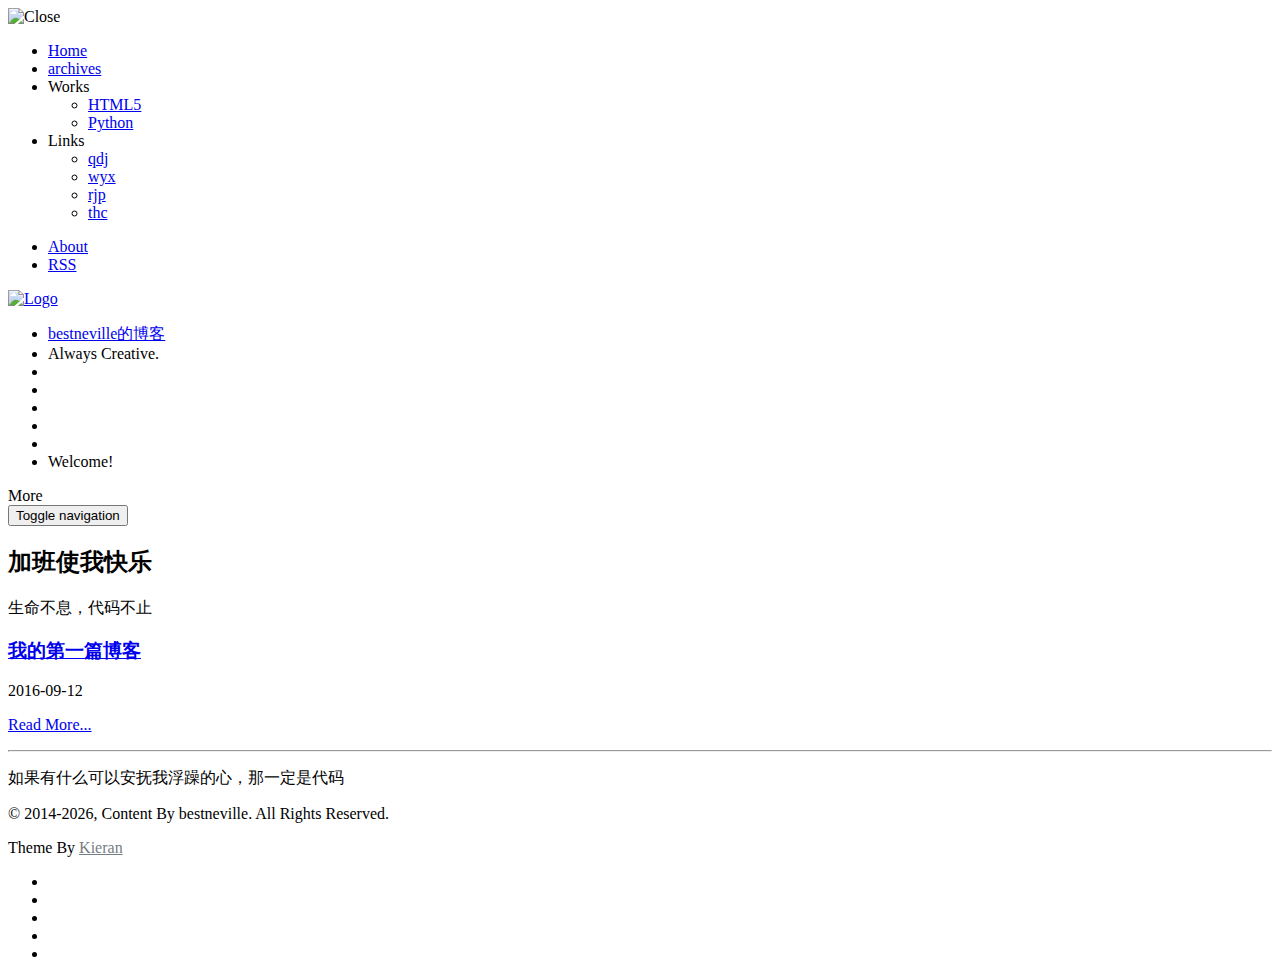
==== commit f8ff52ed: "Site updated: 2016-09-13 14:16:40" ====
--- a/index.html
+++ b/index.html
@@ -1,35 +1,88 @@
-<!doctype html>
-
-
-
-  
-
-
-<html class="theme-next muse use-motion">
+<!DOCTYPE html>
+<!--[if lte IE 8 ]>
+<html class="ie" xmlns="http://www.w3.org/1999/xhtml" xml:lang="en-US" lang="en-US">
+<![endif]-->
+<!--[if (gte IE 9)|!(IE)]><!-->
+<!--
+***************  *      *     *
+      8          *    *       *
+      8          *  *         *
+      8          **           *
+      8          *  *         *
+      8          *    *       *
+      8          *      *     *
+      8          *        *   ***********    -----Theme By Kieran(http://go.kieran.top)
+-->
+<html xmlns="http://www.w3.org/1999/xhtml" xml:lang="en-US" lang="en-US">
+<!--<![endif]-->
+
 <head>
-  <meta charset="UTF-8"/>
-<meta http-equiv="X-UA-Compatible" content="IE=edge,chrome=1" />
-<meta name="viewport" content="width=device-width, initial-scale=1, maximum-scale=1"/>
-
-
-
-<meta http-equiv="Cache-Control" content="no-transform" />
-<meta http-equiv="Cache-Control" content="no-siteapp" />
-
-
-
-
-
-
-
-
-
-
-
-
-  
-  
-  <link href="/vendors/fancybox/source/jquery.fancybox.css?v=2.1.5" rel="stylesheet" type="text/css" />
+  <title>bestneville的博客</title>
+  <!-- Meta data -->
+    <meta http-equiv="Content-Type" content="text/html" charset="UTF-8" >
+    <meta http-equiv="X-UA-Compatible" content="IE=edge"/>
+    <meta name="viewport" content="width=device-width, initial-scale=1.0" />
+    <meta name="generator" content="bestneville的博客">
+    <meta name="author" content="bestneville">
+    <meta name="description" content="" />
+    <meta name="keywords" content="" />
+
+    <!-- Favicon, (keep icon in root folder) -->
+    <link rel="Shortcut Icon" href="/img/favicon.ico" type="image/ico">
+
+    <link rel="alternate" href="/atom.xml" title="bestneville的博客" type="application/atom+xml">
+    <link rel="stylesheet" href="/css/all.css" media="screen" type="text/css">
+	
+    <link rel="stylesheet" href="/highlightjs/vs.css" type="text/css">
+    
+    
+
+    <!-- Custom stylesheet, (add custom styles here, always load last) -->
+    <!-- Load our stylesheet for IE8 -->
+    <!--[if IE 8]>
+    <link rel="stylesheet" type="text/css" href="/css/ie8.css" />
+    <![endif]-->
+
+    <!-- Google Webfonts (Monserrat 400/700, Open Sans 400/600) -->
+    <link href='//fonts.useso.com/css?family=Montserrat:400,700' rel='stylesheet' type='text/css'>
+    <link href='//fonts.useso.com/css?family=Open+Sans:400,600' rel='stylesheet' type='text/css'>
+
+    <!-- Load our fonts individually if IE8+, to avoid faux bold & italic rendering -->
+    <!--[if IE]>
+    <link href='http://fonts.useso.com/css?family=Montserrat:400' rel='stylesheet' type='text/css'>
+    <link href='http://fonts.useso.com/css?family=Montserrat:700' rel='stylesheet' type='text/css'>
+    <link href='http://fonts.useso.com/css?family=Open+Sans:400' rel='stylesheet' type='text/css'>
+    <link href='http://fonts.useso.com/css?family=Open+Sans:600' rel='stylesheet' type='text/css'>
+    <![endif]-->
+
+    
+<script type="text/javascript">
+    var _hmt = _hmt || [];
+    (function() {
+      var hm = document.createElement("script");
+      hm.src = "//hm.baidu.com/hm.js?03bb9f7d9ff48f49b4f5abbd9c329d60";
+      var s = document.getElementsByTagName("script")[0];
+      s.parentNode.insertBefore(hm, s);
+    })();
+</script>
+
+
+    <!-- jQuery | Load our jQuery, with an alternative source fallback to a local version if request is unavailable -->
+    <script src="/js/jquery-1.11.1.min.js"></script>
+    <script>window.jQuery || document.write('<script src="js/jquery-1.11.1.min.js"><\/script>')</script>
+
+    <!-- Load these in the <head> for quicker IE8+ load times -->
+    <!-- HTML5 shim and Respond.js IE8 support of HTML5 elements and media queries -->
+    <!--[if lt IE 9]>
+    <script src="/js/html5shiv.min.js"></script>
+    <script src="/js/respond.min.js"></script>
+    <![endif]-->
+
+
+
+
+
+
 
 
 
@@ -37,561 +90,272 @@
   
   
   
+
   
-
-  
-    
-    
-  
-
-  
-
-  
-
-  
-
-  
-
-  
-    
-    
-    <link href="//fonts.googleapis.com/css?family=Lato:300,300italic,400,400italic,700,700italic&subset=latin,latin-ext" rel="stylesheet" type="text/css">
-  
-
-
-
-
-
-
-<link href="/vendors/font-awesome/css/font-awesome.min.css?v=4.4.0" rel="stylesheet" type="text/css" />
-
-<link href="/css/main.css?v=5.0.1" rel="stylesheet" type="text/css" />
-
-
-  <meta name="keywords" content="Hexo, NexT" />
-
-
-
-
-
-
-
-
-  <link rel="shortcut icon" type="image/x-icon" href="/favicon.ico?v=5.0.1" />
-
-
-
-
-
-
-<meta name="description" content="活着不是为了装逼，那将毫无意义">
-<meta property="og:type" content="website">
-<meta property="og:title" content="bestneville的博客">
-<meta property="og:url" content="http://bestneville.github.io/index.html">
-<meta property="og:site_name" content="bestneville的博客">
-<meta property="og:description" content="活着不是为了装逼，那将毫无意义">
-<meta name="twitter:card" content="summary">
-<meta name="twitter:title" content="bestneville的博客">
-<meta name="twitter:description" content="活着不是为了装逼，那将毫无意义">
-
-
-
-<script type="text/javascript" id="hexo.configuration">
-  var NexT = window.NexT || {};
-  var CONFIG = {
-    scheme: 'Muse',
-    sidebar: {"position":"left","display":"post"},
-    fancybox: true,
-    motion: true,
-    duoshuo: {
-      userId: 0,
-      author: 'Author'
-    }
-  };
-</script>
-
-  <title> bestneville的博客 </title>
+  <style>.col-md-8.col-md-offset-2.opening-statement img{display:none;}</style>
 </head>
 
-<body itemscope itemtype="http://schema.org/WebPage" lang="zh">
-
-  
-
-
-
-
-
-
-
-
-
-
-  
-  
-    
-  
-
-  <div class="container one-collumn sidebar-position-left 
-   page-home 
- ">
-    <div class="headband"></div>
-
-    <header id="header" class="header" itemscope itemtype="http://schema.org/WPHeader">
-      <div class="header-inner"><div class="site-meta ">
-  
-
-  <div class="custom-logo-site-title">
-    <a href="/"  class="brand" rel="start">
-      <span class="logo-line-before"><i></i></span>
-      <span class="site-title">bestneville的博客</span>
-      <span class="logo-line-after"><i></i></span>
-    </a>
-  </div>
-  <p class="site-subtitle"></p>
-</div>
-
-<div class="site-nav-toggle">
-  <button>
-    <span class="btn-bar"></span>
-    <span class="btn-bar"></span>
-    <span class="btn-bar"></span>
-  </button>
-</div>
-
-<nav class="site-nav">
-  
-
-  
-    <ul id="menu" class="menu">
-      
-        
-        <li class="menu-item menu-item-home">
-          <a href="/" rel="section">
-            
-              <i class="menu-item-icon fa fa-fw fa-home"></i> <br />
-            
-            Startseite
-          </a>
-        </li>
-      
-        
-        <li class="menu-item menu-item-archives">
-          <a href="/archives" rel="section">
-            
-              <i class="menu-item-icon fa fa-fw fa-archive"></i> <br />
-            
-            Archiv
-          </a>
-        </li>
-      
-        
-        <li class="menu-item menu-item-tags">
-          <a href="/tags" rel="section">
-            
-              <i class="menu-item-icon fa fa-fw fa-tags"></i> <br />
-            
-            Tags
-          </a>
-        </li>
-      
-
-      
-    </ul>
-  
-
-  
-</nav>
-
- </div>
-    </header>
-
-    <main id="main" class="main">
-      <div class="main-inner">
-        <div class="content-wrap">
-          <div id="content" class="content">
-            
-  <section id="posts" class="posts-expand">
-    
-      
-
-  
-  
-
-  
-  
-  
-
-  <article class="post post-type-normal " itemscope itemtype="http://schema.org/Article">
-
-    
-      <header class="post-header">
-
-        
-        
-          <h1 class="post-title" itemprop="name headline">
+<!--
+<body class="home-template">
+-->
+<body id="index" class="lightnav animsition">
+
+      <!-- ============================ Off-canvas navigation =========================== -->
+
+    <div class="sb-slidebar sb-right sb-style-overlay sb-momentum-scrolling">
+        <div class="sb-close" aria-label="Close Menu" aria-hidden="true">
+            <img src="/img/close.png" alt="Close"/>
+        </div>
+        <!-- Lists in Slidebars -->
+        <ul class="sb-menu">
+            <li><a href="/" class="animsition-link" title="Home">Home</a></li>
+            <li><a href="/archives" class="animsition-link" title="archive">archives</a></li>
+            <!-- Dropdown Menu -->
+			 
+            <li>
+                <a class="sb-toggle-submenu">Works<span class="sb-caret"></span></a>
+                <ul class="sb-submenu">
+                    
+                        <li><a href="http://www.baidu.com" target="_BLANK" class="animsition-link">HTML5</a></li>
+                    
+                        <li><a href="http://www.baidu.com" target="_BLANK" class="animsition-link">Python</a></li>
+                    
+                </ul>
+            </li>
             
             
-              
-                
-                <a class="post-title-link" href="/2016/09/12/我的第一篇博客/" itemprop="url">
-                  我的第一篇博客
-                </a>
-              
             
-          </h1>
+            <li>
+                <a class="sb-toggle-submenu">Links<span class="sb-caret"></span></a>
+                <ul class="sb-submenu">
+                    
+                    <li><a href="http://simonenfp.github.io/" class="animsition-link">qdj</a></li>
+                    
+                    <li><a href="http://yothon.github.io/" class="animsition-link">wyx</a></li>
+                    
+                    <li><a href="https://rjpacket.github.io/" class="animsition-link">rjp</a></li>
+                    
+                    <li><a href="https://hcmd.github.io/" class="animsition-link">thc</a></li>
+                    
+                </ul>
+            </li>
+            
+        </ul>
+        <!-- Lists in Slidebars -->
+        <ul class="sb-menu secondary">
+            <li><a href="/about.html" class="animsition-link" title="about">About</a></li>
+            <li><a href="/atom.xml" class="animsition-link" title="rss">RSS</a></li>
+        </ul>
+    </div>
+    
+    <!-- ============================ END Off-canvas navigation =========================== -->
+
+    <!-- ============================ #sb-site Main Page Wrapper =========================== -->
+
+    <div id="sb-site">
+        <!-- #sb-site - All page content should be contained within this id, except the off-canvas navigation itself -->
+
+        <!-- ============================ Header & Logo bar =========================== -->
+
+        <div id="navigation" class="navbar navbar-fixed-top">
+            <div class="navbar-inner">
+                <div class="container">
+                    <!-- Nav logo -->
+                    <div class="logo">
+                        <a href="/" title="Logo" class="animsition-link">
+                         <img src="/img/logo.png" alt="Logo" width="35px;"/> 
+                        </a>
+                    </div>
+                    <!-- // Nav logo -->
+                    <!-- Info-bar -->
+                    <nav>
+                        <ul class="nav">
+                            <li><a href="/" class="animsition-link">bestneville的博客</a></li>
+                            <li class="nolink"><span>Always </span>Creative.</li>
+                            
+                            <li><a href="https://github.com/" title="Github" target="_blank"><i class="icon-github"></i></a></li>
+                            
+                            
+                            <li><a href="https://twitter.com/" title="Twitter" target="_blank"><i class="icon-twitter"></i></a></li>
+                            
+                            
+                            <li><a href="https://www.facebook.com/" title="Facebook" target="_blank"><i class="icon-facebook"></i></a></li>
+                            
+                            
+                            <li><a href="https://google.com/" title="Google-Plus" target="_blank"><i class="icon-google-plus"></i></a></li>
+                            
+                            
+                            <li><a href="http://weibo.com/" title="Sina-Weibo" target="_blank"><i class="icon-sina-weibo"></i></a></li>
+                            
+                            <li class="nolink"><span>Welcome!</span></li>
+                        </ul>
+                    </nav>
+                    <!--// Info-bar -->
+                </div>
+                <!-- // .container -->
+                <div class="learnmore sb-toggle-right">More</div>
+                <button type="button" class="navbar-toggle menu-icon sb-toggle-right" title="More">
+                <span class="sr-only">Toggle navigation</span>
+                <span class="icon-bar before"></span>
+                <span class="icon-bar main"></span>
+                <span class="icon-bar after"></span>
+                </button>
+            </div>
+            <!-- // .navbar-inner -->
+        </div>
+
+        <!-- ============================ Header & Logo bar =========================== -->
+
+
+      <!-- ============================ Hero Image =========================== -->
+
+<section id="hero" class="scrollme">
+    <div class="container-fluid element-img" style="background: url(/img/bg_img.jpg) no-repeat center center fixed;background-size: cover">
+        <div class="row">
+            <div class="col-xs-12 col-sm-8 col-sm-offset-2 col-md-8 col-md-offset-2 vertical-align cover boost text-center">
+                <div class="center-me animateme" data-when="exit" data-from="0" data-to="0.6" data-opacity="0" data-translatey="100">
+                    <div>
+                        
+                        <h2>加班使我快乐</h2>
+                        <p></p>
+                        
+                        <h2></h2>
+                        <p>生命不息，代码不止</p>
+                        
+
+                    </div>
+                </div>
+            </div>
+            <!-- // .col-md-12 -->
+        </div>
+        <div class="herofade beige-dk"></div>
+    </div>
+</section>
+
+<!-- Height spacing helper -->
+<div class="heightblock"></div>
+<!-- // End height spacing helper -->
+
+<!-- ============================ END Hero Image =========================== -->
+<!-- ============================ Content =========================== -->
+
+<section id="intro">
+    <div class="container">
         
-
-        <div class="post-meta">
-          <span class="post-time">
-            <span class="post-meta-item-icon">
-              <i class="fa fa-calendar-o"></i>
-            </span>
-            <span class="post-meta-item-text">Veröffentlicht am</span>
-            <time itemprop="dateCreated" datetime="2016-09-12T13:36:45+08:00" content="2016-09-12">
-              2016-09-12
-            </time>
-          </span>
-
-          
-
-          
-            
-          
-
-          
-
+        <div class="row">
+            <div class="col-md-8 col-md-offset-2 opening-statement">
+                <div class="col-md-4">
+                    <h3><a href="/2016/09/12/我的第一篇博客/">我的第一篇博客</a></h3>
+                    <span>
+                        <span class="post-meta">
+      <time datetime="2016-09-12T05:36:45.000Z" itemprop="datePublished">
+          2016-09-12
+      </time>
+    
+</span>
+                    </span>
+                </div>
+                <div class="col-md-8">
+                    <p>
+                      
+                        
+                      
+                    </p>
+                    
+                    <p class="pull-right readMore">
+                        <a href="/2016/09/12/我的第一篇博客/">Read More...</a>
+                    </p>
+                    
+                </div>
+                <div class="clearfix"></div>
+                <hr class="nogutter">
+            </div>
+        </div>
+        
+        <nav class="pagination" role="pagination">
           
           
-
-          
-        </div>
-      </header>
-    
-
-
-    <div class="post-body" itemprop="articleBody">
+        </nav>
+    </div>
+</section>
+<section id="statement">
+    <div class="container text-center wow fadeInUp" data-wow-delay="0.5s">
+        <div class="row">
+            <p>如果有什么可以安抚我浮躁的心，那一定是代码</p>
+        </div>
+    </div>
+</section>
+<!-- ============================ END Content =========================== -->
 
       
-      
-
-      
+<!-- ============================ Footer =========================== -->
+
+<footer>
+    <div class="container">
+            <div class="copy">
+                <p>
+                    &copy; 2014<script>new Date().getFullYear()>2010&&document.write("-"+new Date().getFullYear());</script>, Content By bestneville. All Rights Reserved.
+                </p>
+                <p>Theme By <a href="//go.kieran.top" style="color: #767D84">Kieran</a></p>
+            </div>
+            <div class="social">
+                <ul>
+                    
+                    <li><a href="https://github.com/" title="Github" target="_blank"><i class="icon-github"></i></a>&nbsp;</li>
+                    
+                    
+                    <li><a href="https://twitter.com/" title="Twitter" target="_blank"><i class="icon-twitter"></i></a>&nbsp;</li>
+                    
+                    
+                    <li><a href="https://www.facebook.com/" title="Facebook" target="_blank"><i class="icon-facebook"></i></a>&nbsp;</li>
+                    
+                    
+                    <li><a href="https://google.com/" title="Google-Plus" target="_blank"><i class="icon-google-plus"></i></a>&nbsp;</li>
+                    
+                    
+                    <li><a href="http://weibo.com/" title="Sina-Weibo" target="_blank"><i class="icon-sina-weibo"></i></a>&nbsp;</li>
+                    
+                </ul>
+            </div>
+            <div class="clearfix"> </div>
+        </div>
+</footer>
+
+<!-- ============================ END Footer =========================== -->
+      <!-- Load our scripts -->
         
-          
-            
-          
-        
-      
-    </div>
-
-    <div>
-      
-    </div>
-
-    <div>
-      
-    </div>
-
-    <footer class="post-footer">
-      
-
-      
-
-      
-      
-        <div class="post-eof"></div>
-      
-    </footer>
-  </article>
-
-
-    
-      
-
-  
-  
-
-  
-  
-  
-
-  <article class="post post-type-normal " itemscope itemtype="http://schema.org/Article">
-
-    
-      <header class="post-header">
-
-        
-        
-          <h1 class="post-title" itemprop="name headline">
-            
-            
-              
-                
-                <a class="post-title-link" href="/2016/09/12/hello-world/" itemprop="url">
-                  Hello World
-                </a>
-              
-            
-          </h1>
-        
-
-        <div class="post-meta">
-          <span class="post-time">
-            <span class="post-meta-item-icon">
-              <i class="fa fa-calendar-o"></i>
-            </span>
-            <span class="post-meta-item-text">Veröffentlicht am</span>
-            <time itemprop="dateCreated" datetime="2016-09-12T12:30:52+08:00" content="2016-09-12">
-              2016-09-12
-            </time>
-          </span>
-
-          
-
-          
-            
-          
-
-          
-
-          
-          
-
-          
-        </div>
-      </header>
-    
-
-
-    <div class="post-body" itemprop="articleBody">
-
-      
-      
-
-      
-        
-          
-            <p>Welcome to <a href="https://hexo.io/" target="_blank" rel="external">Hexo</a>! This is your very first post. Check <a href="https://hexo.io/docs/" target="_blank" rel="external">documentation</a> for more info. If you get any problems when using Hexo, you can find the answer in <a href="https://hexo.io/docs/troubleshooting.html" target="_blank" rel="external">troubleshooting</a> or you can ask me on <a href="https://github.com/hexojs/hexo/issues" target="_blank" rel="external">GitHub</a>.</p>
-<h2 id="Quick-Start"><a href="#Quick-Start" class="headerlink" title="Quick Start"></a>Quick Start</h2><h3 id="Create-a-new-post"><a href="#Create-a-new-post" class="headerlink" title="Create a new post"></a>Create a new post</h3><figure class="highlight bash"><table><tr><td class="gutter"><pre><div class="line">1</div></pre></td><td class="code"><pre><div class="line">$ hexo new <span class="string">"My New Post"</span></div></pre></td></tr></table></figure>
-<p>More info: <a href="https://hexo.io/docs/writing.html" target="_blank" rel="external">Writing</a></p>
-<h3 id="Run-server"><a href="#Run-server" class="headerlink" title="Run server"></a>Run server</h3><figure class="highlight bash"><table><tr><td class="gutter"><pre><div class="line">1</div></pre></td><td class="code"><pre><div class="line">$ hexo server</div></pre></td></tr></table></figure>
-<p>More info: <a href="https://hexo.io/docs/server.html" target="_blank" rel="external">Server</a></p>
-<h3 id="Generate-static-files"><a href="#Generate-static-files" class="headerlink" title="Generate static files"></a>Generate static files</h3><figure class="highlight bash"><table><tr><td class="gutter"><pre><div class="line">1</div></pre></td><td class="code"><pre><div class="line">$ hexo generate</div></pre></td></tr></table></figure>
-<p>More info: <a href="https://hexo.io/docs/generating.html" target="_blank" rel="external">Generating</a></p>
-<h3 id="Deploy-to-remote-sites"><a href="#Deploy-to-remote-sites" class="headerlink" title="Deploy to remote sites"></a>Deploy to remote sites</h3><figure class="highlight bash"><table><tr><td class="gutter"><pre><div class="line">1</div></pre></td><td class="code"><pre><div class="line">$ hexo deploy</div></pre></td></tr></table></figure>
-<p>More info: <a href="https://hexo.io/docs/deployment.html" target="_blank" rel="external">Deployment</a></p>
-
-          
-        
-      
-    </div>
-
-    <div>
-      
-    </div>
-
-    <div>
-      
-    </div>
-
-    <footer class="post-footer">
-      
-
-      
-
-      
-      
-        <div class="post-eof"></div>
-      
-    </footer>
-  </article>
-
-
-    
-  </section>
-
-  
-
-
-          </div>
-          
-
-
-          
-
-        </div>
-        
-          
-  
-  <div class="sidebar-toggle">
-    <div class="sidebar-toggle-line-wrap">
-      <span class="sidebar-toggle-line sidebar-toggle-line-first"></span>
-      <span class="sidebar-toggle-line sidebar-toggle-line-middle"></span>
-      <span class="sidebar-toggle-line sidebar-toggle-line-last"></span>
-    </div>
-  </div>
-
-  <aside id="sidebar" class="sidebar">
-    <div class="sidebar-inner">
-
-      
-
-      
-
-      <section class="site-overview sidebar-panel  sidebar-panel-active ">
-        <div class="site-author motion-element" itemprop="author" itemscope itemtype="http://schema.org/Person">
-          <img class="site-author-image" itemprop="image"
-               src="/images/avatar.gif"
-               alt="bestneville" />
-          <p class="site-author-name" itemprop="name">bestneville</p>
-          <p class="site-description motion-element" itemprop="description">活着不是为了装逼，那将毫无意义</p>
-        </div>
-        <nav class="site-state motion-element">
-          <div class="site-state-item site-state-posts">
-            <a href="/archives">
-              <span class="site-state-item-count">2</span>
-              <span class="site-state-item-name">Artikel</span>
-            </a>
-          </div>
-
-          
-
-          
-
-        </nav>
-
-        
-
-        <div class="links-of-author motion-element">
-          
-        </div>
-
-        
-        
-
-        
-        
-
-      </section>
-
-      
-
-    </div>
-  </aside>
-
-
-        
-      </div>
-    </main>
-
-    <footer id="footer" class="footer">
-      <div class="footer-inner">
-        <div class="copyright" >
-  
-  &copy; 
-  <span itemprop="copyrightYear">2016</span>
-  <span class="with-love">
-    <i class="fa fa-heart"></i>
-  </span>
-  <span class="author" itemprop="copyrightHolder">bestneville</span>
-</div>
-
-<div class="powered-by">
-  Erstellt mit  <a class="theme-link" href="http://hexo.io">Hexo</a>
-</div>
-
-<div class="theme-info">
-  Theme -
-  <a class="theme-link" href="https://github.com/iissnan/hexo-theme-next">
-    NexT.Muse
-  </a>
-</div>
-
-        
-
-        
-      </div>
-    </footer>
-
-    <div class="back-to-top">
-      <i class="fa fa-arrow-up"></i>
-    </div>
-  </div>
-
-  
-
+<!-- Resizable 'on-demand' full-height hero -->
 <script type="text/javascript">
-  if (Object.prototype.toString.call(window.Promise) !== '[object Function]') {
-    window.Promise = null;
-  }
+    
+    var resizeHero = function () {
+        var hero = $(".cover,.heightblock"),
+            window1 = $(window);
+        hero.css({
+            "height": window1.height()
+        });
+    };
+    
+    resizeHero();
+    
+    $(window).resize(function () {
+        resizeHero();
+    });
 </script>
-
-
-
-
-
-
-
-
-
-  
-
-
-
-  
-  <script type="text/javascript" src="/vendors/jquery/index.js?v=2.1.3"></script>
-
-  
-  <script type="text/javascript" src="/vendors/fastclick/lib/fastclick.min.js?v=1.0.6"></script>
-
-  
-  <script type="text/javascript" src="/vendors/jquery_lazyload/jquery.lazyload.js?v=1.9.7"></script>
-
-  
-  <script type="text/javascript" src="/vendors/velocity/velocity.min.js?v=1.2.1"></script>
-
-  
-  <script type="text/javascript" src="/vendors/velocity/velocity.ui.min.js?v=1.2.1"></script>
-
-  
-  <script type="text/javascript" src="/vendors/fancybox/source/jquery.fancybox.pack.js?v=2.1.5"></script>
-
-
-  
-
-
-  <script type="text/javascript" src="/js/src/utils.js?v=5.0.1"></script>
-
-  <script type="text/javascript" src="/js/src/motion.js?v=5.0.1"></script>
-
-
-
-  
-  
-
-  
-
-  
-
-
-  <script type="text/javascript" src="/js/src/bootstrap.js?v=5.0.1"></script>
-
-
-
-  
-
-
-
-  
-
-
-
-  
-  
-  
-
-  
-
-  
+<script src="/js/plugins.min.js"></script><!-- Bootstrap core and concatenated plugins always load here -->
+<script src="/js/jquery.flexslider-min.js"></script><!-- Flexslider plugin -->
+<script src="/js/scripts.js"></script><!-- Theme scripts -->
+
+<!-- Initiate flexslider plugin -->
+<script type="text/javascript">
+    $(document).ready(function($) {
+      $('.flexslider').flexslider({
+        animation: "fade",
+        prevText: "",
+        nextText: "",
+        directionNav: true
+      });
+    });
+</script>
 
 </body>
 </html>
